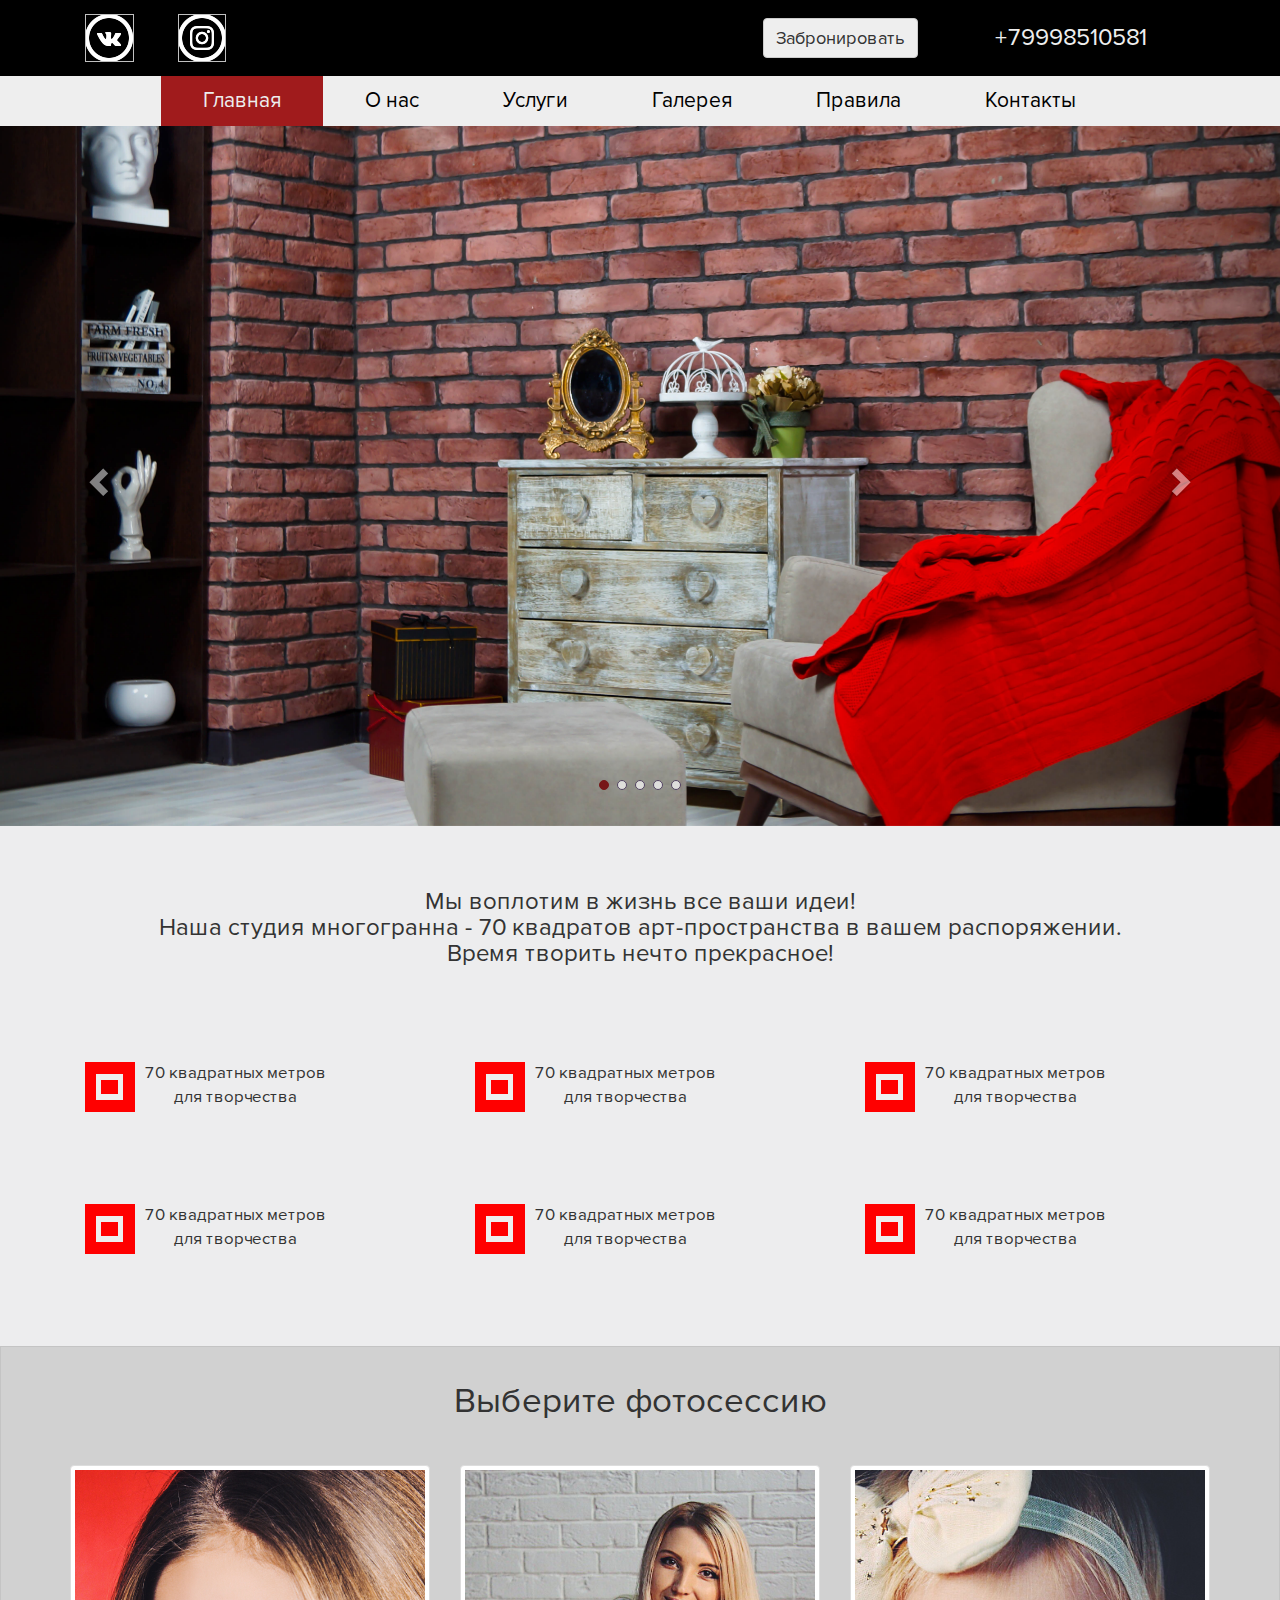
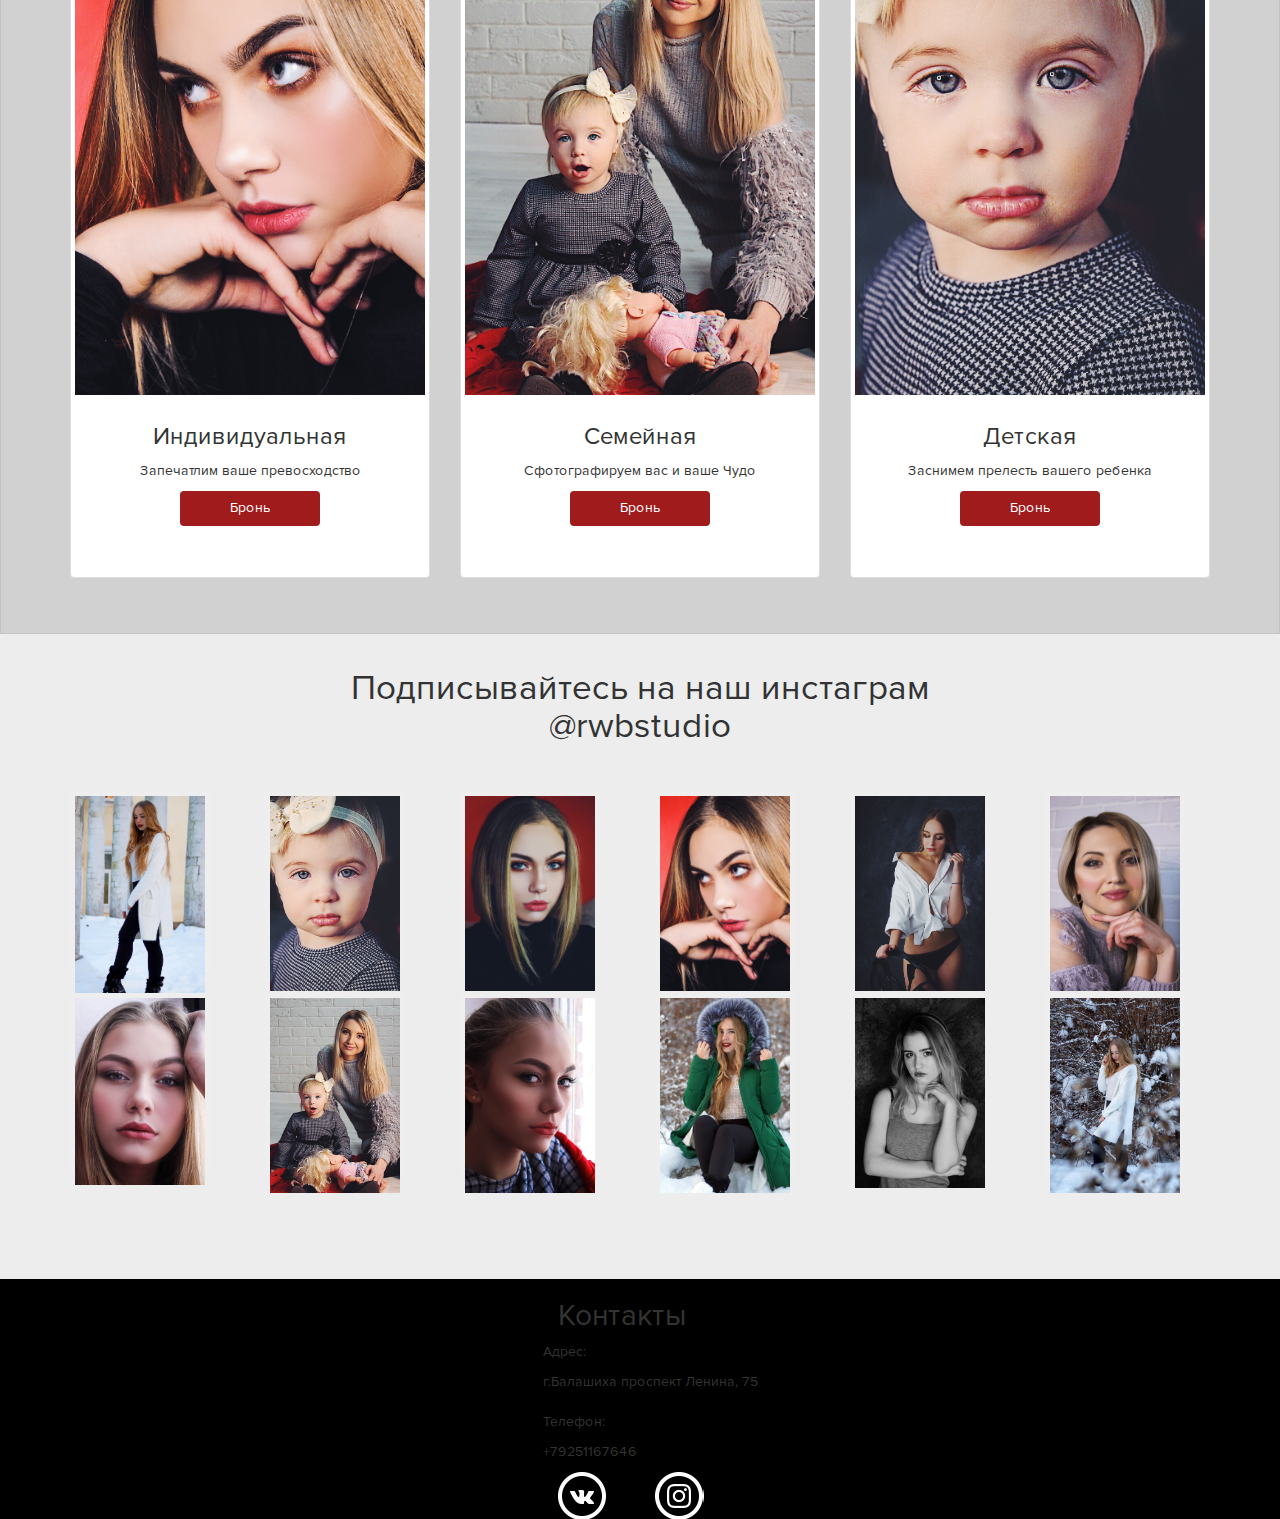
==== index.html @ 566be88f "11234" ====
<!DOCTYPE html>
<html lang="ru">
  <head>
    <meta charset="utf-8">
    <meta http-equiv="X-UA-Compatible" content="IE=edge">
    <meta name="viewport" content="width=device-width, initial-scale=1">
    <!-- The above 3 meta tags *must* come first in the head; any other head content must come *after* these tags -->
    <title>Фотостудия RWB </title>

    <!-- Bootstrap -->
    <link href="css/bootstrap.min.css" rel="stylesheet">
    <link rel="stylesheet" href="css/style.css">
    <link rel="stylesheet" href="css/carousel.css">
    <link rel="stylesheet" href="css/font-awesome.min.css">
    <script src="https://ajax.googleapis.com/ajax/libs/jquery/1.11.3/jquery.min.js"></script>
   
    <!-- HTML5 shim and Respond.js for IE8 support of HTML5 elements and media queries -->
    <!-- WARNING: Respond.js doesn't work if you view the page via file:// -->
    <!--[if lt IE 9]>
      <script src="https://oss.maxcdn.com/html5shiv/3.7.2/html5shiv.min.js"></script>
      <script src="https://oss.maxcdn.com/respond/1.4.2/respond.min.js"></script>
    <![endif]-->
  </head>
<body>
  <header>
    <div class="container visible-sm-block visible-md-block visible-lg-block c2">
      <div class="row">
        <div class=" col-sm-5 col-md-6 col-lg-6">
        <div class=" col-sm-5 col-md-2 col-lg-2 soc"> 
          <a href="https://vk.com/rwbstudio" class="soc1" target="_blank"><img class="soc1"></a>
        </div>
        <div class=" col-sm-5 col-md-2 col-lg-2 soc">
            <a href="https://www.instagram.com/rwbstudio_" class="soc2" target="_blank"><img class="soc2"></a>
        </div>
        </div>
        <div class="col-sm-5 col-md-6 col-lg-6">
          <div class="col-sm-5 col-md-6 col-lg-6 btnb">
            <a href="#bronfotoset2" data-toggle="modal" class="btn btnblock btn-default">Забронировать</a>
          </div>
          <div class=" col-sm-5 col-md-6 col-lg-6 sp1">
            <span class="tel">
            <tel> +79998510581</tel>
            </span>
          </div>
        </div>
      </div>
    </div>
  </header>
<section id="navbarsec">
    <div class="navbar navbar-default navcontain" role="navigation">
        <div class="container cont2">
            <div class="navbar-header">
                <button type="button" class="navbar-toggle" data-toggle="collapse" data-target=".navbar-collapse">
                    <span class="sr-only">Toggle navigation</span>
                    <span class="icon-bar"></span>
                    <span class="icon-bar"></span>
                    <span class="icon-bar"></span>
                </button>
                <a class="navbar-brand visible-xs-block visible-sm-block" href="#">RW&amp;B Studio</a>
                
            </div>
            <div class="navbar-collapse collapse text-center">
              <div style="display: inline-block;"><ul class="nav navbar-nav">
                <li class="limenu l12 active "><a class="liactive" href="#">Главная</a></li>
                <li class="limenu "><a class="linonactive" href="about.html">О нас</a></li>
                <li class="limenu "><a class="linonactive" href="price.html">Услуги</a></li>
                <li class="limenu "><a class="linonactive" href="gallery.html">Галерея</a></li>
                <li class="limenu "><a class="linonactive" href="rules.html">Правила </a></li>
                <li class="limenu "><a class="linonactive" href="contact.html">Контакты</a></li>
                <li class="limenu visible-xs-block " ><a class="linonactive" href="broninp.html">Бронирование</a></li>
              </ul>
            </div>
            </div><!--/.nav-collapse -->
        </div>
    </div>
  </section>
 <section id="carousel">
<div class="container carousel11 ">
        <div class="row">
      
        <div id="carousel-example-generic" class="carousel slide carousel-fade carousel-animate carousel-bg" data-interval="3500" data-ride="carousel">
        <!-- Indicators -->
        <ol class="carousel-indicators">
        <li data-target="#carousel-example-generic" data-slide-to="0" class="active"></li>
        <li data-target="#carousel-example-generic" data-slide-to="1"></li>
        <li data-target="#carousel-example-generic" data-slide-to="2"></li>
        <li data-target="#carousel-example-generic" data-slide-to="3"></li>
        <li data-target="#carousel-example-generic" data-slide-to="4"></li>
        </ol>
        <!-- Wrapper for slides -->
        <div class="carousel-inner" role="listbox">
        <div class="item active" style="background-image: url(img/carousel/1.jpg)">
        </div>
        <div class="item" style="background-image: url(img/carousel/2.jpg)">
    
        </div>
        <div class="item" style="background-image: url(img/carousel/3.jpg)">
        </div>
        <div class="item" style="background-image: url(img/carousel/4.jpg)">
        </div>
        <div class="item" style="background-image: url(img/carousel/5.jpg)">
        </div>
       
        </div>
        <!-- Controls -->
        <a class="left carousel-control" href="#carousel-example-generic" role="button" data-slide="prev">
        <span class="glyphicon glyphicon-chevron-left" aria-hidden="true"></span>
        <span class="sr-only">Назад</span>
        </a>
        <a class="right carousel-control" href="#carousel-example-generic" role="button" data-slide="next">
        <span class="glyphicon glyphicon-chevron-right" aria-hidden="true"></span>
        <span class="sr-only">Вперёд</span>
        </a>
        </div>
       
       </div>
  </div>
</section>
<section id="picsira">
  <div class="container c3">
      <div class="col-xs-12 col-sm-12 col-md-12 col-lg-12 ">
         <h3 class="t2">
           Мы воплотим в жизнь все ваши идеи!<br>
           Наша студия многогранна - 70 квадратов арт-пространства в вашем распоряжении.
           <br> Время творить нечто прекрасное!
         </h3>
     </div>
     </div>
  <div class="container c4">
    <div class="row">
      <div class="col-xs-6 col-sm-6 col-md-4 col-lg-4 pic22">
       <div class="col-xs-4 col-sm-4 col-md-2 col-lg-2"><img src="img/p1.png" alt=""></div>
       <div class="col-xs-6 col-lg-10">
          <p class="psp1" >70 квадратных метров<br> для творчества</p>
       </div>
      </div>
      <div class="col-xs-6 col-sm-6 col-md-4 col-lg-4 pic22">
        <div class="col-xs-4 col-sm-4 col-md-2 col-lg-2"><img src="img/p1.png" alt=""></div>
        <div class="col-xs-6 col-lg-10">
           <p class="psp1" >70 квадратных метров<br> для творчества</p>
        </div>
       </div>
   
       <div class="col-xs-6 col-sm-6 col-md-4 col-lg-4 pic22">
        <div class="col-xs-4 col-sm-4 col-md-2 col-lg-2"><img src="img/p1.png" alt=""></div>
        <div class="col-xs-6 col-lg-10">
           <p class="psp1" >70 квадратных метров<br> для творчества</p>
        </div>
    </div>  
    <div class="col-xs-6 col-sm-6 col-md-4 col-lg-4 pic22">
      <div class="col-xs-4 col-sm-4 col-md-2 col-lg-2"><img src="img/p1.png" alt=""></div>
      <div class="col-xs-6 col-lg-10">
         <p class="psp1" >70 квадратных метров<br> для творчества</p>
      </div>
     </div>
     <div class="col-xs-6 col-sm-6 col-md-4 col-lg-4 pic22">
      <div class="col-xs-4 col-sm-4 col-md-2 col-lg-2"><img src="img/p1.png" alt=""></div>
      <div class="col-xs-6 col-lg-10">
         <p class="psp1" >70 квадратных метров<br> для творчества</p>
      </div>
     </div>
     <div class="col-xs-6 col-sm-6 col-md-4 col-lg-4 pic22">
      <div class="col-xs-4 col-sm-4 col-md-2 col-lg-2"><img src="img/p1.png" alt=""></div>
      <div class="col-xs-6 col-lg-10">
         <p class="psp1" >70 квадратных метров<br> для творчества</p>
      </div>
     </div>
      
    </div>
  </div>
</section>
<section class="c51">
<div class="container c5">
  <div class="row">
    <div class="col-xs-12 col-sm-12 col-md-12 col-lg-12 ">
      <h3 class="t2 t4">
        Выберите фотосессию
      </h3>
  </div>
      <div class="col-xs-12 ccol-xs-3 ol-sm-13 col-md-4">
        <div class="thumbnail">
          <img class="tmbbpic" src="img/thumbnails/1.jpg" alt="...">
          <div class="caption">
            <h3>Индивидуальная</h3>
            <p>Запечатлим ваше превосходство</p>
            <p><a href="broninp.html" class="btn  btnnext" role="button">Бронь</a> </p>
          </div>
        </div>
      </div>
      <div class="col-xs-12 ccol-xs-3 ol-sm-13 col-md-4">
        <div class="thumbnail">
          <img class="tmbbpic" src="img/thumbnails/2.jpg" alt="...">
          <div class="caption">
            <h3>Семейная</h3>
            <p>Сфотографируем вас и ваше Чудо</p>
            <p><a href="broninp.html" class="btn  btnnext" role="button">Бронь</a> </p>
          </div>
        </div>
      </div>
      <div class="col-xs-12 ccol-xs-3 ol-sm-13 col-md-4">
        <div class="thumbnail">
          <img class="tmbbpic" src="img/thumbnails/3.jpg" alt="...">
          <div class="caption">
            <h3>Детская</h3>
            <p>Заснимем прелесть вашего ребенка</p>
            <p><a href="broninp.html" class="btn btnnext " role="button">Бронь</a> </p>
          </div>
        </div>
      </div>
    
  </div>
</div>
</div>
</section>
<section class="c6">
 <div class="container c6">
          <div class="row">
            <div class="col-xs-12 col-sm-12 col-md-12 col-lg-12 ">
              <h3 class="t2 t4">
                Подписывайтесь на наш инстаграм<br>
        
                @rwbstudio
              </h3>
          </div>
          </div>
          <div class="row">
            <div class="col-xs-6 col-sm-3 col-md-2 col-lg-2 tmbinst"> 
              <a href="#" class="thumbnail tmbpic">
                 <img src="img/inst/20.jpg" class="tmbpic" alt="...">
              </a>
            </div>
            <div class="col-xs-6 col-sm-3 col-md-2 col-lg-2 tmbinst"> 
              <a href="#" class="thumbnail tmbpic">
                 <img src="img/inst/2.jpg" class="tmbpic" alt="...">
              </a>
            </div>
            <div class="col-xs-6 col-sm-3 col-md-2 col-lg-2 tmbinst"> 
              <a href="#" class="thumbnail tmbpic">
                 <img src="img/inst/3.jpg" class="tmbpic" alt="...">
              </a>
            </div>
            <div class="col-xs-6 col-sm-3 col-md-2 col-lg-2 tmbinst"> 
              <a href="#" class="thumbnail tmbpic">
                 <img src="img/inst/4.jpg" class="tmbpic" alt="...">
              </a>
            </div>
            <div class="col-xs-6 col-sm-3 col-md-2 col-lg-2 tmbinst"> 
              <a href="#" class="thumbnail tmbpic">
                 <img src="img/inst/5.jpg" class="tmbpic" alt="...">
              </a>
            </div>
            <div class="col-xs-6 col-sm-3 col-md-2 col-lg-2 tmbinst"> 
              <a href="#" class="thumbnail tmbpic">
                 <img src="img/inst/6.jpg" class="tmbpic" alt="...">
              </a>
            </div>
            <div class="col-xs-6 col-sm-3 col-md-2 col-lg-2 tmbinst"> 
              <a href="#" class="thumbnail tmbpic">
                 <img src="img/inst/7.jpg" class="tmbpic" alt="...">
              </a>
            </div>
            <div class="col-xs-6 col-sm-3 col-md-2 col-lg-2 tmbinst"> 
              <a href="#" class="thumbnail tmbpic">
                 <img src="img/inst/8.jpg" class="tmbpic" alt="...">
              </a>
            </div>
            <div class="col-xs-6 col-sm-3 col-md-2 col-lg-2 tmbinst"> 
              <a href="#" class="thumbnail tmbpic">
                 <img src="img/inst/9.jpg" class="tmbpic" alt="...">
              </a>
            </div>
            <div class="col-xs-6 col-sm-3 col-md-2 col-lg-2 tmbinst"> 
              <a href="#" class="thumbnail tmbpic">
                 <img src="img/inst/18.jpg" class="tmbpic11" alt="...">
              </a>
            </div>
            <div class="col-xs-6 col-sm-3 col-md-2 col-lg-2 tmbinst"> 
              <a href="#" class="thumbnail tmbpic">
                 <img src="img/inst/22.jpg" class="tmbpic" alt="...">
              </a>
            </div>
            <div class="col-xs-6 col-sm-3 col-md-2 col-lg-2 tmbinst"> 
              <a href="#" class="thumbnail tmbpic">
                 <img src="img/inst/19.jpg" class="tmbpic" alt="...">
              </a>
            </div>
          </div>
        </div>
</section>

    <footer id="contacts">
      <div class="container">
        <div class="row">
          <div class="visible-lg-block col-md-6  col-lg-3 ">
            <div class="map">
              <script type="text/javascript" charset="utf-8" async src="https://api-maps.yandex.ru/services/constructor/1.0/js/?um=constructor%3A95cb774acaa07b87daca3c2b987b6bc18190b9eaf42b5931bdc3170cc60e4e5a&amp;width=450&amp;height=400&amp;lang=ru_RU&amp;scroll=true"></script>
              
            </div>
          </div>
          <div class=" visible-md-block  col-md-2">
              <div class="map">
                  <script type="text/javascript" charset="utf-8" async src="https://api-maps.yandex.ru/services/constructor/1.0/js/?um=constructor%3A95cb774acaa07b87daca3c2b987b6bc18190b9eaf42b5931bdc3170cc60e4e5a&amp;width=350&amp;height=300&amp;lang=ru_RU&amp;scroll=true"></script>
                
              </div>
            </div>
          <div class="col-xs-3 col-sm-3 col-md-6 col-lg-6 col-md-offset-6  col-lg-offset-2">
            <h2>Контакты</h2>
          <div class="row">
              <address>
              <p id="address">
                Адрес:
              </p>
              <p id="world">г.Балашиха проспект Ленина, 75</p>
            </address>
          </div>
        <div class="row">
            <div class="phone_footer">
              <p id="phone_footer">
                Телефон:	
              </p>
              <p id="number">+79251167646</p>
        </div>
            </div>
            <div class="row">	
              <div class=" col-sm-5 col-md-2 col-lg-2"> 
                <span class="soc1"><a href="https://vk.com/rwbstudio"></a></span>
              </div>
              <div class=" col-sm-5 col-md-2 col-lg-2">
                  <span class="soc2"><a href="https://www.instagram.com/rwbstudio_"></a></span>
              
              </div>
            </div>
          </div>
        </div>
      </footer>

      <!-- Modal -->
      
      <div class="modal fade text-center" id="bronfotoset2">
          <div class="modal-dialog">
            <div class="modal-content">
              <div class="modal-header">
                <button type="button" class="close" data-dismiss="modal" aria-hidden="true">&times;</button>
                <h4 class="modal-title">Извините</h4>
              </div>
              <div class="modal-body">
                <h2>
                  Упс...
                </h2>
                <h3>
                  Система бронирования пока еще не готова.
                  Бронируйте по телефону +79998510581
                </h3>
              </div>
              <div class="modal-footer">
    
              </div>
            </div><!-- /.modal-content -->
          </div><!-- /.modal-dialog -->
        </div><!-- /.modal -->
        <script>
          // После загрузки DOM-дерева (страницы)
          $(function() {     
            //при нажатии на ссылку, содержащую Thumbnail
            $('a.thumbnail').click(function(e) {
              //отменить стандартное действие браузера
              e.preventDefault();
             
            });
          });
          </script>
       


    <!-- Modal -->
    <!-- jQuery (necessary for Bootstrap's JavaScript plugins) -->
    <script src="https://ajax.googleapis.com/ajax/libs/jquery/1.11.3/jquery.min.js"></script>
    <!-- Include all compiled plugins (below), or include individual files as needed -->
    <script src="js/bootstrap.min.js"></script>
    <script src="js/jquery.nicescroll.min.js"></script>
    <script src="js/wow.min.js"></script>
    
    <script>
      new WOW().init();
    </script>
  </body>
</html>
---- css/style.css ----
@font-face {
    font-family: proxima; /* font name */
    src: url(../fonts/proximanovaregular.ttf); /* source */
} 
/* style */
body{
  background-color: #ededee;
    font-family: proxima;
} 

 .navbar{
   padding: 0em !important;
   margin: 0em !important;
    background-color:#eeeeee;
    border-radius:0em !important; 
    border:0em;
    z-index: 999;
}

.navbar-collapse{
    margin: 0em !important;
    padding: 0em !important;
}

.nav li{
    color: #000000 !important;
    text-decoration: none;
    font-size: 1.5em;
    text-align: center;
    border: none;
    background-color: #eeeeee; 
  
	
}

.liactive{
    background-color: #a01b1c !important;  
    color: #eeeeee !important;
    padding-left: 2em !important;
    padding-right: 2em !important;
}

.linonactive{
    color:#000000 !important;
    padding-left: 2em !important;
    padding-right: 2em !important;
}

.limenu{
    padding-left: 0em;
    padding-right: 0em;
} 

.l12{
    background-color:   #eeeeee !important;
}

 .nav li:hover{
    color: #ffffff !important;
    background: #a01b1c !important;
    -moz-transition: all 0.2s 0.02s ease;
	-o-transition: all 0.2s 0.02s ease;
 	-webkit-transition: all 0.2s 0.02s ease;
}
.txth3{
    display: inline;
}

header{
    background-color: #000000;
}
header span{
    margin-top: 1em;
    margin-bottom: 1em;
}
.soc1{
    background: url(../img/vk1.png);
    display: block;
    width: 3.48em;
    height: 3.4em;
    position: center;
    z-index: 0;
}


.soc2{
    background: url(../img/inst.png);
    display: block;
    width: 3.48em;
    height: 3.4em;
    z-index: 0;
}
.t1{
    margin-top: 0em;
    text-align: center;
    padding: 0em;
}
.t2{
    margin-top: 0em;
    text-align: center;
    font-weight: 100; 
}
.zagzag{
    padding: 0em !important;
}
.sp1{
    float: right;
    text-align: center;
    font-size: 1.7em;
    padding-top: 0.9em;
    color: #eeeeee;

}
.btnblock{
    font-size: 1.3em;
background-color:#eeeeee;
float: right;
}

.btnb{
    padding-left: 0.5em;
    padding-top: 1.3em;
}
.navbar-toggle{
    color: #fff !important;
    background-color: #000000 !important;
    border-color: #eeeeee !important;

}
.navbar-header{
    color: #eeeeee;
    background-color: #000000;
    z-index: 999;
    
}
.navbar{
    margin-bottom:0em !important; 
}

.icon-bar{
    color: #eeeeee;
}
.p1{
    background-image: url(../img/p1.png);
}
.pdescr1{
    margin-left: 0em !important;

}
.pdescr{
    margin-top:1em; 
    margin-left: 0.7em;
    font-weight: bold;
}
.radiocheckfoto1{
    font-size: 1.2em !important;
    background-color: #eeeeee;
    border-color:#dddddd;
    color: #000000;
    width: 12.6em;
    height: 2.2em;

    
}
.radiocheckfoto2{
    font-size: 1.2em !important;
    background-color: #eeeeee;
    border-color:#eeeeee;
    color: #000000;
    width: 12.6em;
    height: 2.2em;

    
}
.radiocheckfoto{
    text-align: center !important;
}
.btnfs{
    margin-left: 0.7em !important;
}
.active{
    
        background-color: #771718 !important;
        border-color:#771718 !important;
        color:#eeeeee !important ;
        
}

.descrpacket1,.descrpacket2,.descrpacket3,.descrpacket4,.checkdescr1{
    margin-left: 1em !important;
    margin-top: 1em !important;
    margin-bottom:1em !important;
}
.fotoset11 p{
    margin-left: 0.7em;
    margin-top: 1em;
    margin-bottom:1em ;
}
.checksum{
    float: left;

}
.checksum1,.checksum2,.checksum3,.checksum4,.checksum5,.checksum6{
    color: #a01b1c;
    float: left;
    margin-left: 1em;
}
.btnnext{
    width: 10em;
    height: 2.5em;
    background-color: #a01b1c;
    color:#fff;
    margin-bottom: 2em;
}

.checksumop{
    float: left !important;
}
.dpnn{
    display: none;
}
.psp1{
    text-align: center;
  
    float: left;
    font-size: 1.2em;
}
.navbrand2{
    background-color: #eeeeee;
    color: #000 !important;
    padding: 0em;
    padding-top:0.3em; 
    text-shadow: 2px 2px 0px rgba(0,0,0,0.2);
}
#span1{
    color: #a01b1c;
}
#contacts{
    background-color: #000000;
}
.c3{
    margin-top: 4em;
    margin-bottom: 2em;
}
.c4{
    margin-bottom: 4em;
}
.pic22{
    margin-top: 4em;
    margin-bottom: 2em;
}
.soc{
    margin-top: 1em;
    margin-bottom: 1em;
}
.map{
    margin-top: 2em;
    margin-bottom: 2em;
}
.dtm1{
    margin-left: 15em !important;
}
.c5{
    text-align: center;
}
.c51{
    background-color: #d1d1d1;
    border-right: 1px solid #353535;
    border: 1px solid #c4c4c4;
    padding-bottom: 2.5em;

}
.tmbpic{
    background-color: #eeeeee !important;
    border-color: #eeeeee !important;
    border-radius:0em !important; 
    width: 10em;
    height: 13em;

}

.t4{
    padding-bottom: 1em;
    padding-top: 1em;
    font-size:2.5em; 
}
.c6{
   padding-bottom: 3em; 
}
.cont2{
    height: 2em;
}

/* hover effects */
tel:hover{
    color:#a01b1c;
}
.btnblock:hover{
    background-color:#a01b1c;
    border-color: #a01b1c;
    color: #eeeeee;
}
.soc2:hover{
    background: url(../img/inst2.png);
    z-index: 1;
}
.soc1:hover{
    background: url(../img/vk2.png);
    z-index: 1;
}
.linonactive:hover{
    color:#eeeeee !important;
    background-color:#a01b1c !important;
    border-color: #a01b1c !important;
}
.liactive:hover{
    background-color:   #eeeeee !important;
    color:#000000 !important;

}
.radiocheckfoto1:hover{
    background-color: #a01b1c !important;
    border-color:#a01b1c !important;
    color:#eeeeee !important ;
    
}
.radiocheckfoto2:hover{
    background-color: #a01b1c !important;
    border-color:#a01b1c !important;
    color:#eeeeee !important ;
    
}
.btnnext:hover{
    background-color:#eeeeee;
    border-color: #000;
    color: #000;
}
.navbrand2:hover{
    background-color: #eeeeee !important;
    
}
---- css/carousel.css ----
.carousel-animate .carousel-indicators > li {
    margin: 0 2px;
    background-color: rgb(255, 255, 255);
    border-color: rgb(58,36,83);
    opacity: 0.7;
   }
   .carousel-animate .carousel-indicators > li.active {
    width: 10px;
    height: 10px;
    opacity: 1;
   }

   .carousel-fade .carousel-inner .item {
    transition-property: opacity;
   }
   .carousel-fade .carousel-inner .item,
   .carousel-fade .carousel-inner .active.left,
   .carousel-fade .carousel-inner .active.right {
    opacity: 0;
   }
   .carousel-fade .carousel-inner .active,
   .carousel-fade .carousel-inner .next.left,
   .carousel-fade .carousel-inner .prev.right {
    opacity: 1;
   }
   .carousel-fade .carousel-inner .next,
   .carousel-fade .carousel-inner .prev,
   .carousel-fade .carousel-inner .active.left,
   .carousel-fade .carousel-inner .active.right {
    left: 0;
    transform: translate3d(0, 0, 0);
   }
   .carousel-bg .carousel-inner .item {
    background-color: darkslategrey;
    background-size: cover;
    background-position: center;
    min-height: 700px;
   }
   .carousel11{
       padding-bottom: 0.5em;
       margin-top: 0em;
       width: 100%;
   }
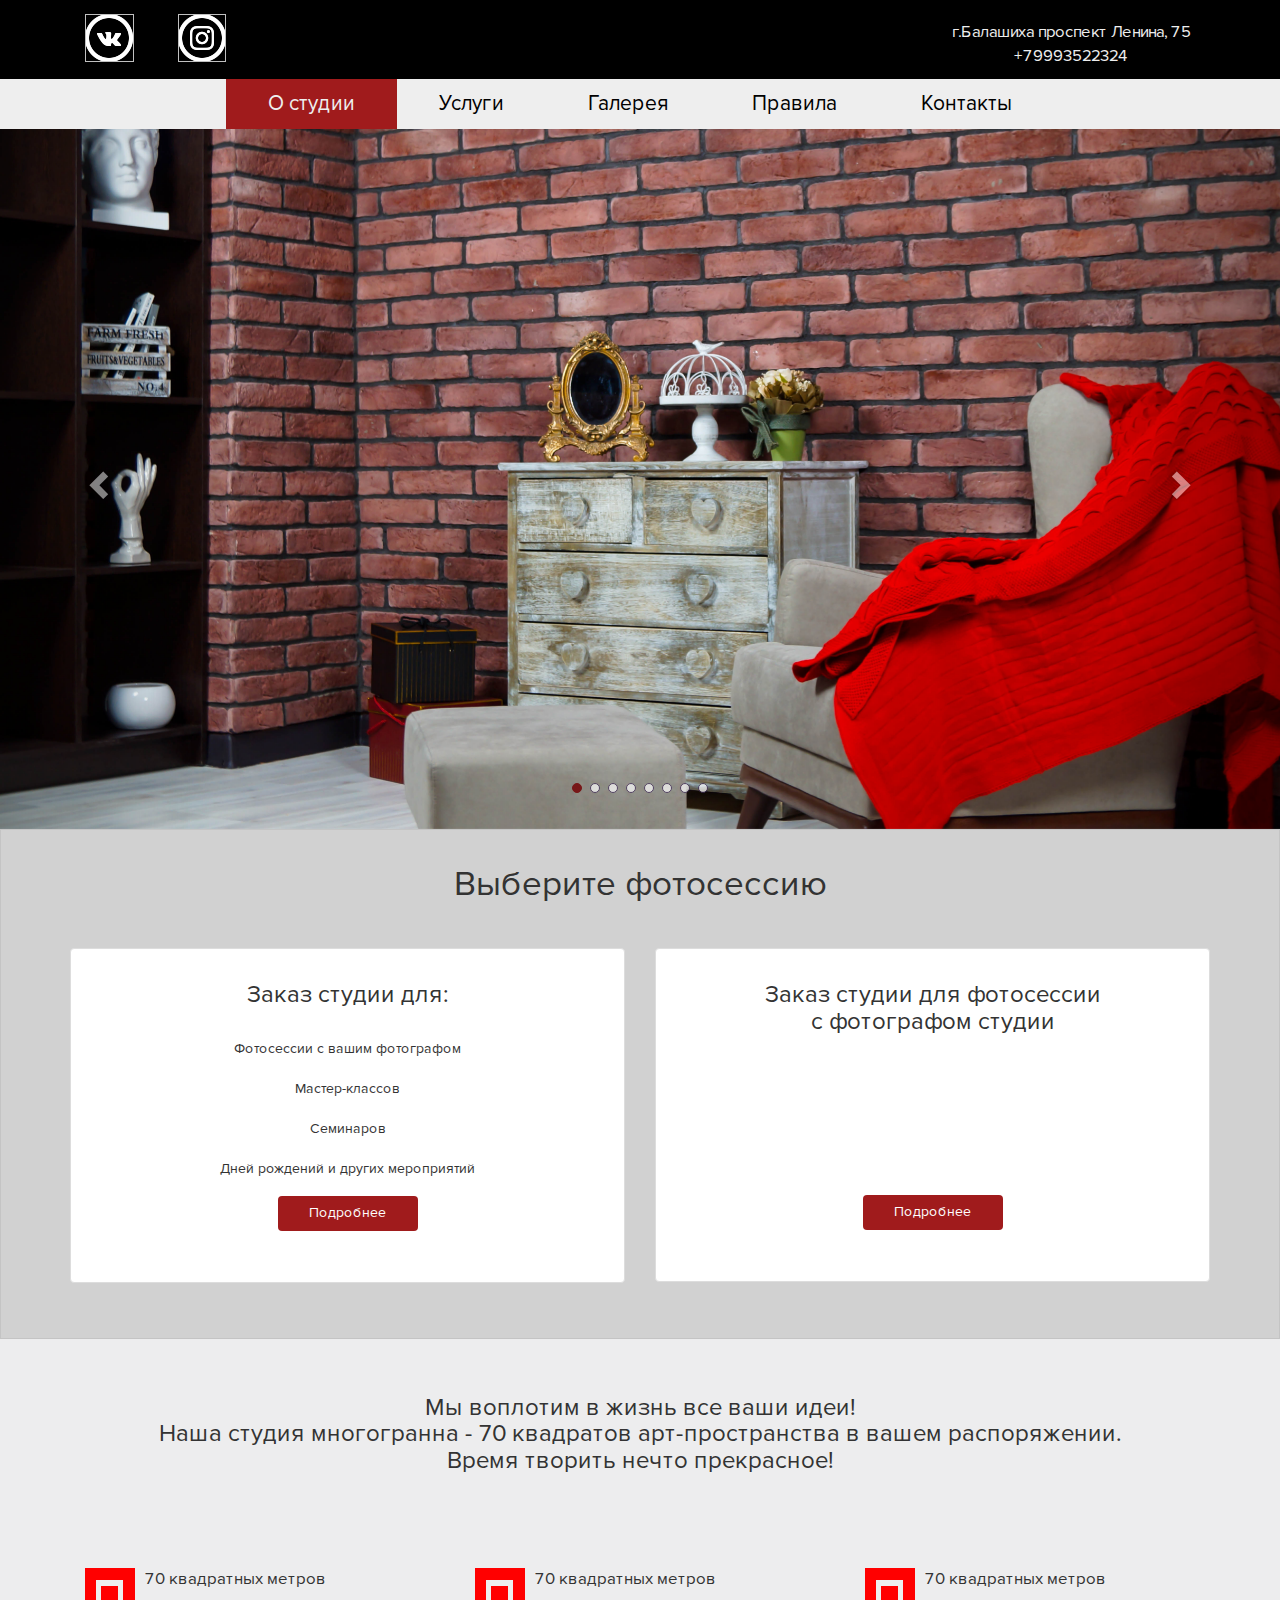
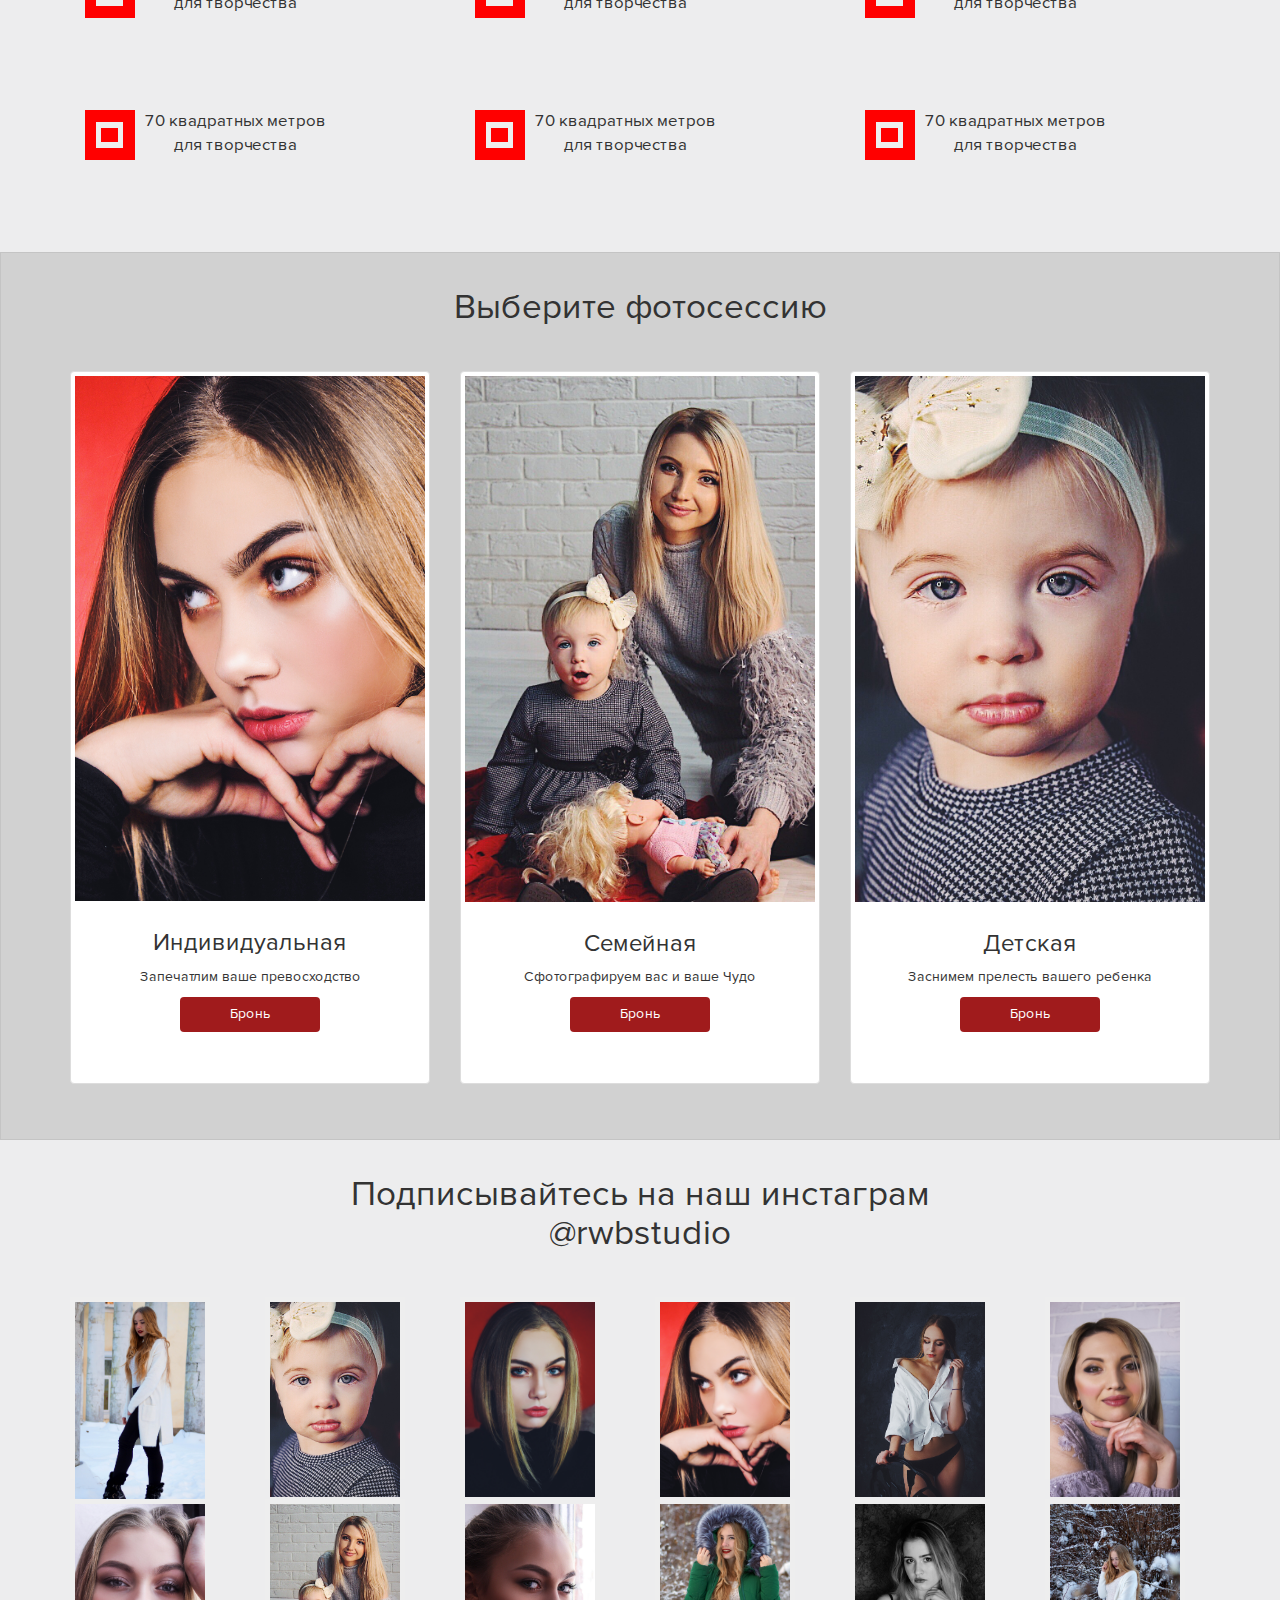
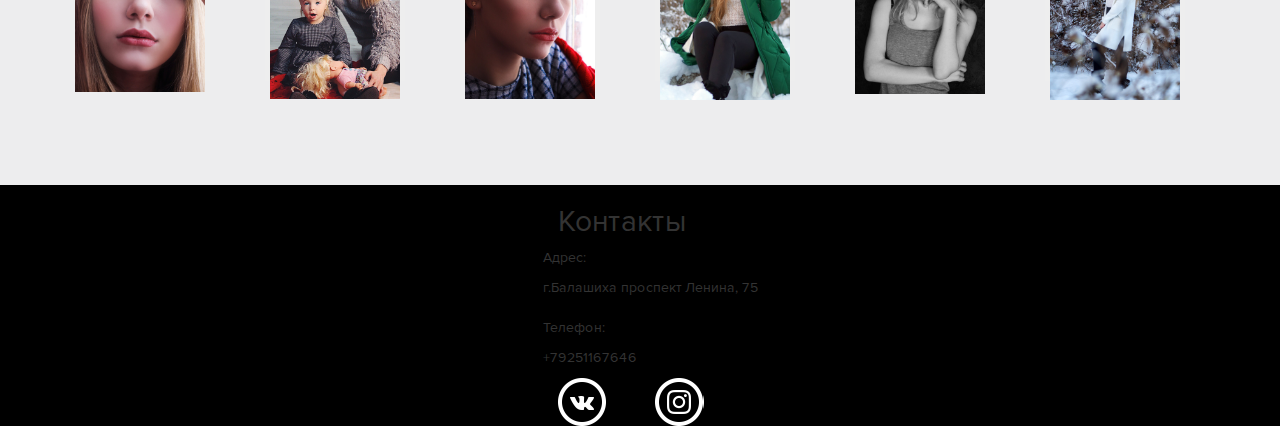
==== commit b3c5538e: "12.04" ====
--- a/index.html
+++ b/index.html
@@ -34,12 +34,14 @@
         </div>
         </div>
         <div class="col-sm-5 col-md-6 col-lg-6">
-          <div class="col-sm-5 col-md-6 col-lg-6 btnb">
-            <a href="#bronfotoset2" data-toggle="modal" class="btn btnblock btn-default">Забронировать</a>
-          </div>
+    
           <div class=" col-sm-5 col-md-6 col-lg-6 sp1">
             <span class="tel">
-            <tel> +79998510581</tel>
+             
+              <p> г.Балашиха проспект Ленина, 75<br>
+              +79993522324
+              </p>
+              
             </span>
           </div>
         </div>
@@ -61,8 +63,7 @@
             </div>
             <div class="navbar-collapse collapse text-center">
               <div style="display: inline-block;"><ul class="nav navbar-nav">
-                <li class="limenu l12 active "><a class="liactive" href="#">Главная</a></li>
-                <li class="limenu "><a class="linonactive" href="about.html">О нас</a></li>
+                <li class="limenu l12 active "><a class="liactive" href="index.html">О студии</a></li>
                 <li class="limenu "><a class="linonactive" href="price.html">Услуги</a></li>
                 <li class="limenu "><a class="linonactive" href="gallery.html">Галерея</a></li>
                 <li class="limenu "><a class="linonactive" href="rules.html">Правила </a></li>
@@ -86,6 +87,9 @@
         <li data-target="#carousel-example-generic" data-slide-to="2"></li>
         <li data-target="#carousel-example-generic" data-slide-to="3"></li>
         <li data-target="#carousel-example-generic" data-slide-to="4"></li>
+        <li data-target="#carousel-example-generic" data-slide-to="5"></li>
+        <li data-target="#carousel-example-generic" data-slide-to="6"></li>
+        <li data-target="#carousel-example-generic" data-slide-to="7"></li>
         </ol>
         <!-- Wrapper for slides -->
         <div class="carousel-inner" role="listbox">
@@ -100,6 +104,13 @@
         </div>
         <div class="item" style="background-image: url(img/carousel/5.jpg)">
         </div>
+        <div class="item" style="background-image: url(img/carousel/6.jpg)">
+        </div>
+        <div class="item" style="background-image: url(img/carousel/7.jpg)">
+        </div>
+        <div class="item" style="background-image: url(img/carousel/8.jpg)">
+        </div>
+       
        
         </div>
         <!-- Controls -->
@@ -114,6 +125,50 @@
         </div>
        
        </div>
+  </div>
+</section>
+<section class="c51">
+  <div class="container c5">
+    <div class="row">
+      <div class="col-xs-12 col-sm-12 col-md-12 col-lg-12 ">
+        <h3 class="t2 t4">
+          Выберите фотосессию
+        </h3>
+    </div>
+        <div class="col-xs-12 ccol-xs-3 ol-sm-13 col-md-6">
+          <div class="thumbnail">
+            
+            <div class="caption">
+              <h3>Заказ студии для:</h3>
+              <p><br>Фотосессии с вашим фотографом<br>
+                <br>Мастер-классов<br>
+                <br>Семинаров<br>
+                <br>Дней рождений и других мероприятий<br>
+              
+              
+              </p>
+              <p><a  href="#aboutthumbnails1" data-toggle="modal" class="btn  btnnext bt1" role="button">Подробнее</a> </p>
+            </div>
+          </div>
+        </div>
+        <div class="col-xs-12 ccol-xs-3 ol-sm-13 col-md-6">
+          <div class="thumbnail">
+          
+            <div class="caption">
+              <h3>Заказ студии для фотосессии<br> с фотографом студии</h3>
+              <p><br>
+              <br>
+              <br>
+              <br>
+              <br>
+              <br>
+              <br></p>
+              <p><a  href="#aboutthumbnails2" data-toggle="modal" class="btn  btnnext " role="button">Подробнее</a> </p>
+            </div>
+          </div>
+        </div>
+    </div>
+  </div>
   </div>
 </section>
 <section id="picsira">
@@ -351,6 +406,84 @@
                   Система бронирования пока еще не готова.
                   Бронируйте по телефону +79998510581
                 </h3>
+              </div>
+              <div class="modal-footer">
+    
+              </div>
+            </div><!-- /.modal-content -->
+          </div><!-- /.modal-dialog -->
+        </div><!-- /.modal -->
+        <div class="modal fade text-center" id="aboutthumbnails1">
+          <div class="modal-dialog">
+            <div class="modal-content">
+              <div class="modal-header">
+                <button type="button" class="close" data-dismiss="modal" aria-hidden="true">&times;</button>
+                <h4 class="modal-title">Заказ студии</h4>
+              </div>
+              <div class="modal-body">
+                <h2>
+                  Для фотосессий
+                </h2>
+                <p>
+                  Один час аренды 900 рублей. При бронировании от двух часов 800
+                  рублей/час.<br>
+                  Аренда гримерного места входит в стоимость аренды зала. <br>
+                  Если гримерное место необходимо за час до съемки, <br>то стоимость его
+                  аренды составляет 300 рублей/час.
+                </p>
+                <h2>
+                  Для мероприятий
+                </h2>
+                <p>
+                  Стоимость аренды студии для проведения дней рождений,<br> мастер-
+                  классов, семинаров 1500 рублей/час.<br> Минимальное время аренды-
+                  3 часа.
+                </p>
+              </div>
+              <div class="modal-footer">
+    
+              </div>
+            </div><!-- /.modal-content -->
+          </div><!-- /.modal-dialog -->
+        </div><!-- /.modal -->
+        <div class="modal fade text-center" id="aboutthumbnails2">
+          <div class="modal-dialog">
+            <div class="modal-content">
+              <div class="modal-header">
+                <button type="button" class="close" data-dismiss="modal" aria-hidden="true">&times;</button>
+                <h4 class="modal-title">Заказ студии</h4>
+              </div>
+              <div class="modal-body">
+                <h2>
+                  Стоимость фотосессии семейной, детской, индивидуальной:
+                </h2>
+                <p>
+                  На двух локациях 3500 рублей.
+                  На четырех локациях 4500 рублей.
+                </p>
+                <h2>
+                  В стоимость фотосессии входит:
+                </h2>
+                <p>
+                  <ul>
+                    <li>Услуги фотографа</li>
+                    <li>Рекомендации по подбору образа и фотопозированию</li>
+                    <li>Аренда студии 
+                      <ul>
+                      <li>при съемке на двух локациях 1 час</li>
+                      <li>при съемке на четырех локациях 2 часа</li>
+                    </ul></li>
+                    <li>Цветокоррекция всех сделанных снимков</li>
+                    <li>Ретушь 10 удачных фотографий</li>
+                    <li>Предоставление всех исходных снимков на DVD- диске</li>
+                  </ul>
+                  
+                </p>
+                <h3>
+                    Дополнительно можно заказать визажиста.<br>
+                  </h3>
+                   <p>Стоимость макияжа для фотосъемки 1000 рублей</p>
+                
               </div>
               <div class="modal-footer">
     
--- a/css/style.css
+++ b/css/style.css
@@ -290,7 +290,16 @@
 .cont2{
     height: 2em;
 }
-
+.bt1{
+    margin-top: 0.5em;
+}
+.tel{
+    font-size: 0.7em;
+}
+.imglogo{
+    width: 3em;
+    height: 2em;
+}
 /* hover effects */
 tel:hover{
     color:#a01b1c;
--- a/css/carousel.css
+++ b/css/carousel.css
@@ -37,7 +37,6 @@
     min-height: 700px;
    }
    .carousel11{
-       padding-bottom: 0.5em;
        margin-top: 0em;
        width: 100%;
    }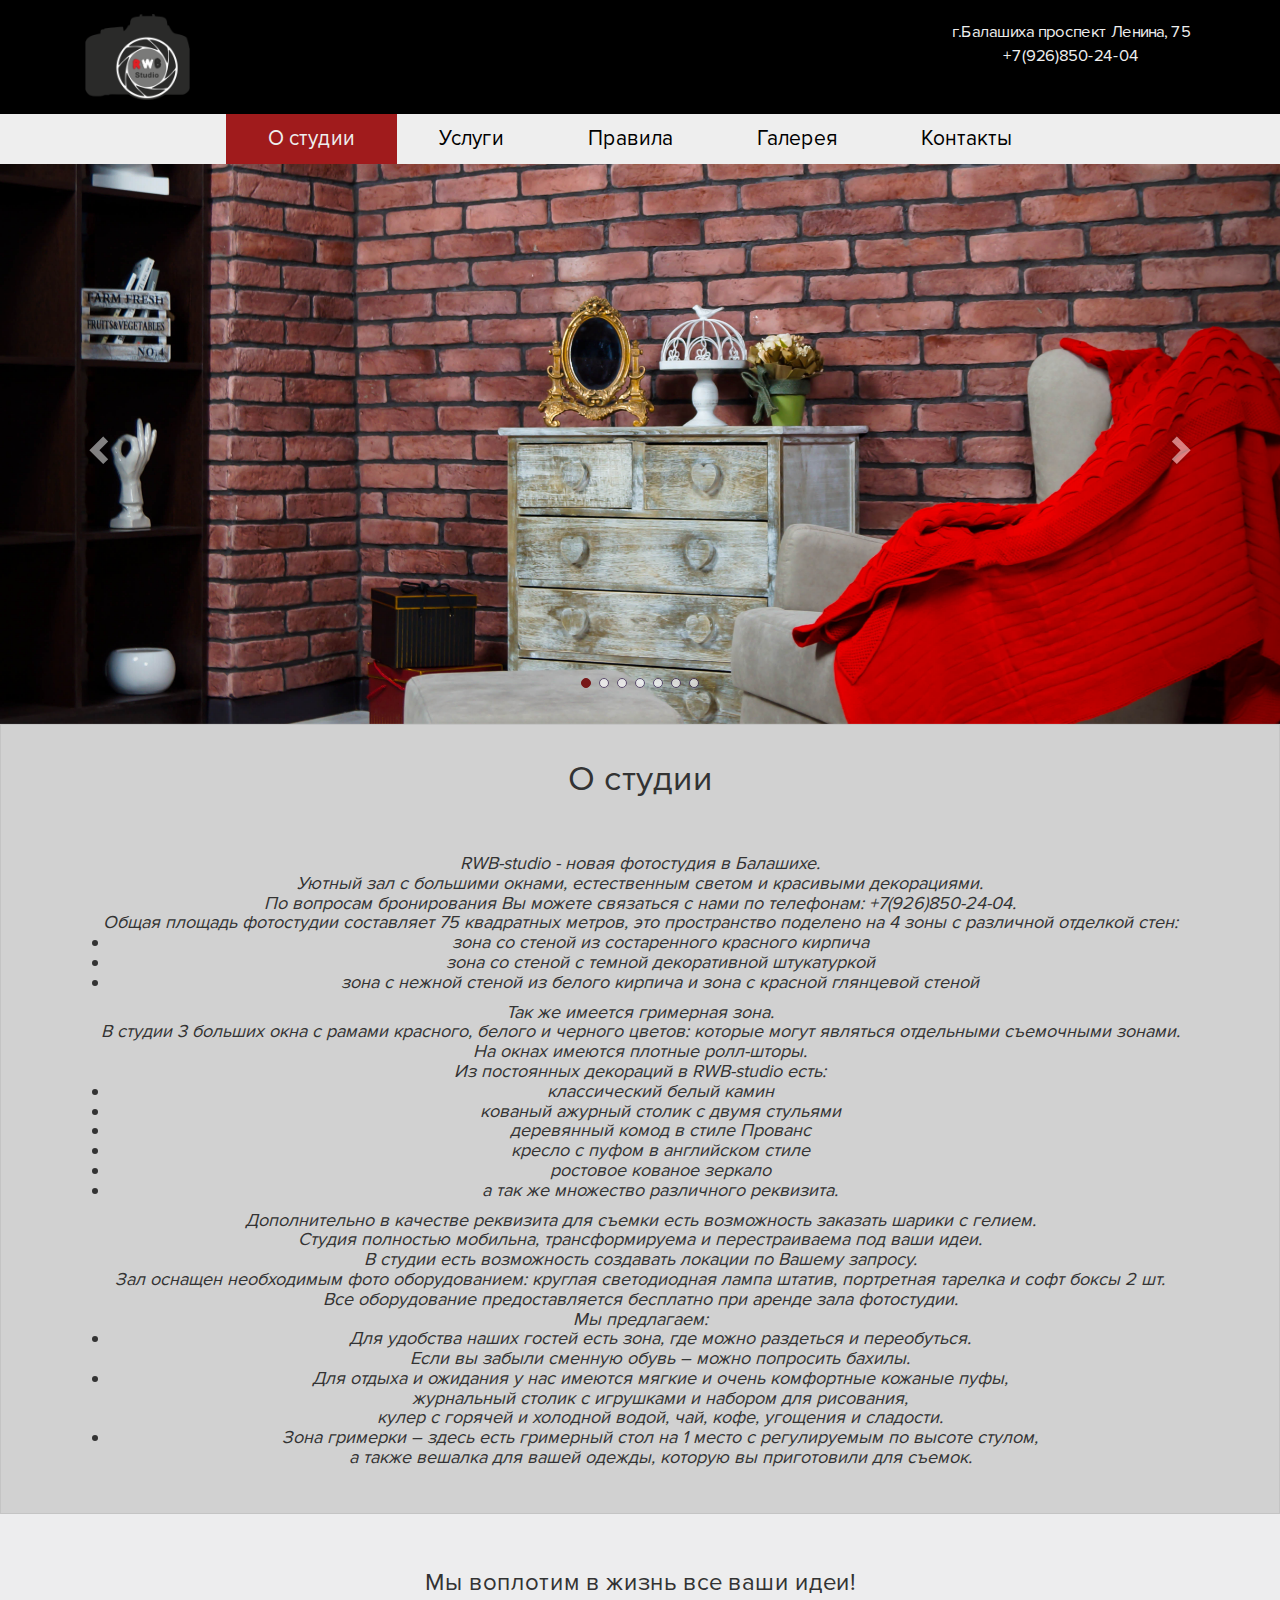
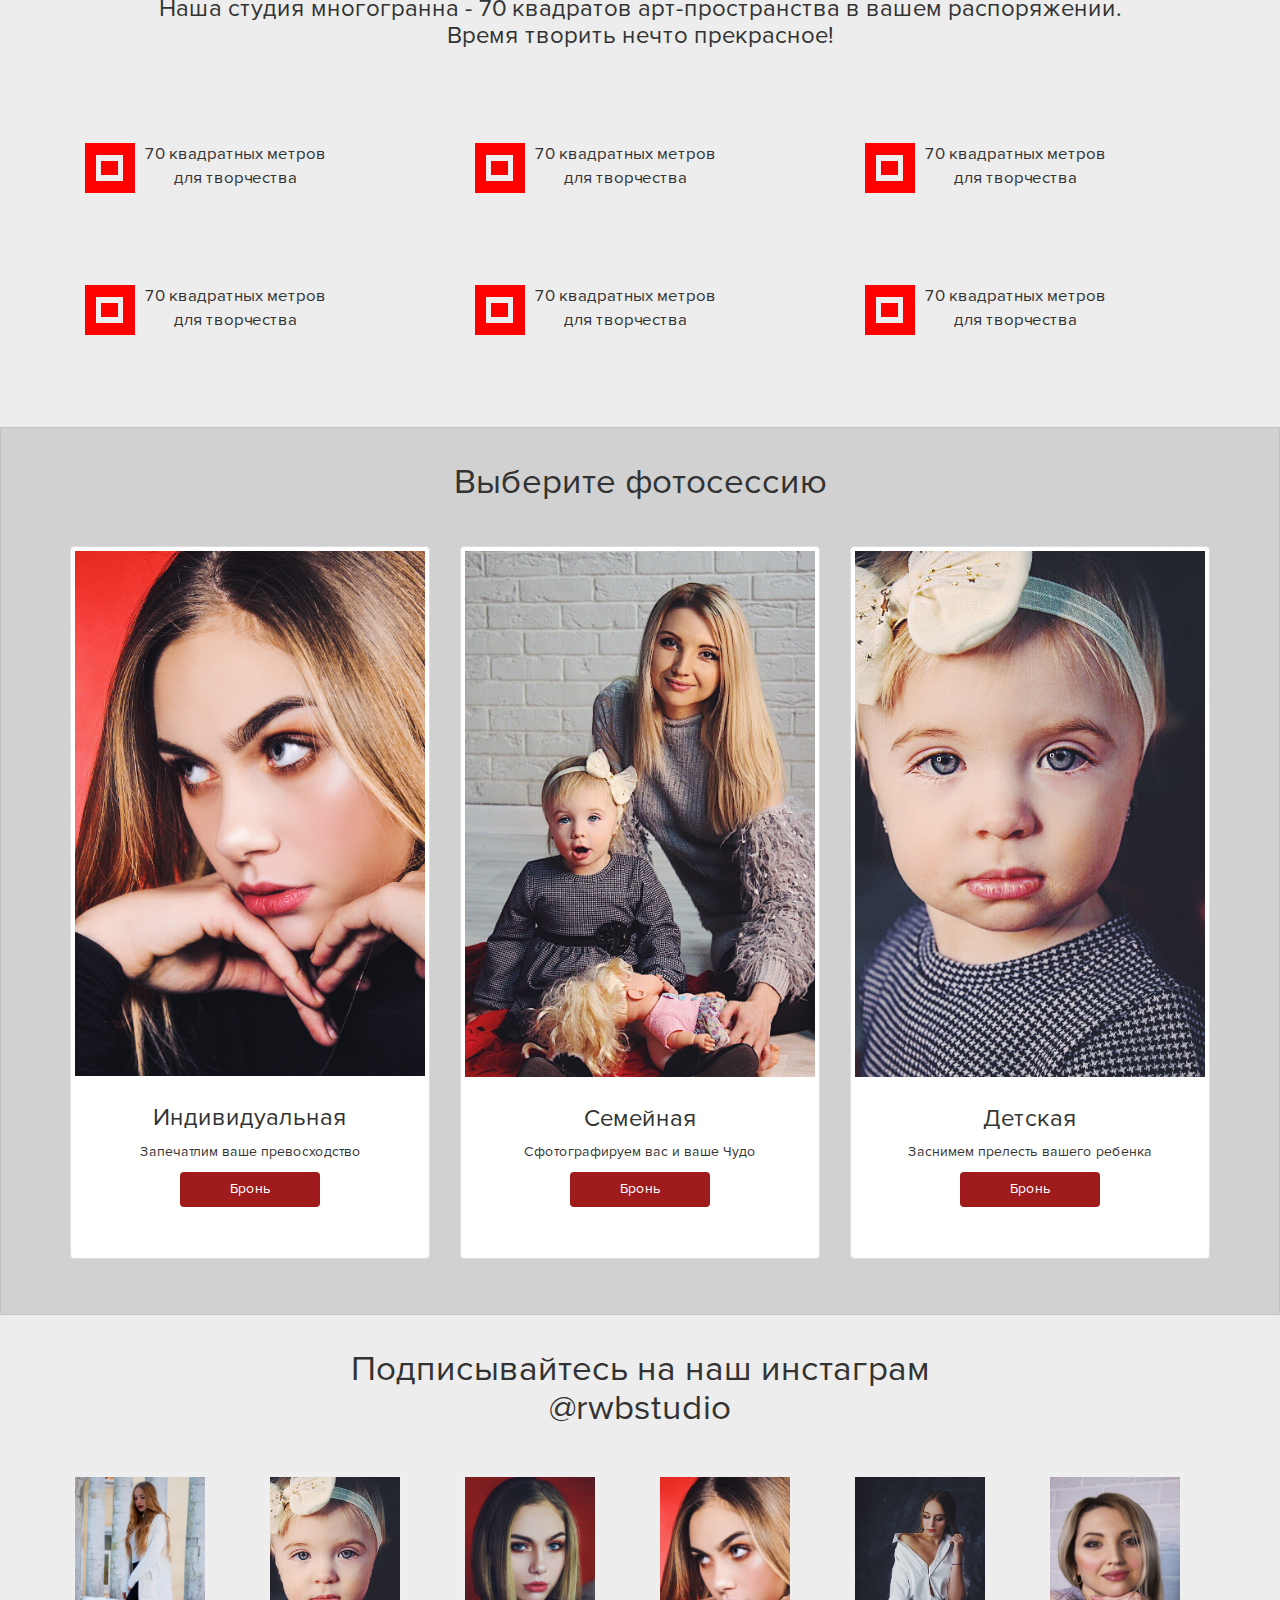
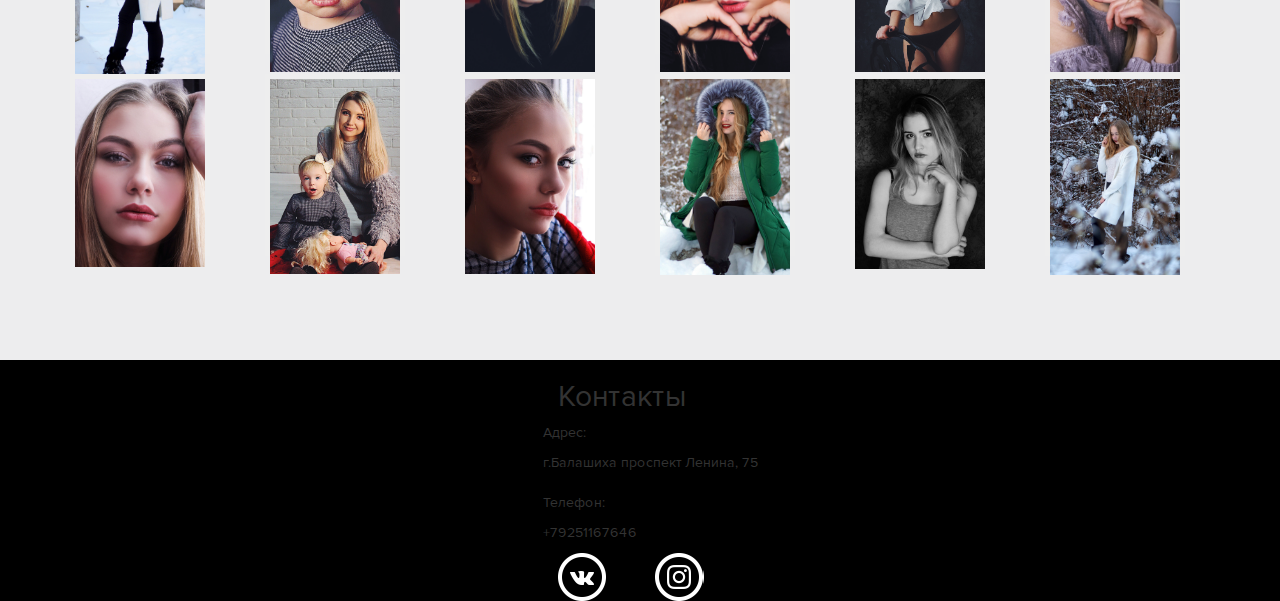
==== commit b54ba287: "13.04" ====
--- a/index.html
+++ b/index.html
@@ -9,6 +9,7 @@
 
     <!-- Bootstrap -->
     <link href="css/bootstrap.min.css" rel="stylesheet">
+    <link rel="stylesheet" href="css/mediaquery.css">
     <link rel="stylesheet" href="css/style.css">
     <link rel="stylesheet" href="css/carousel.css">
     <link rel="stylesheet" href="css/font-awesome.min.css">
@@ -26,12 +27,10 @@
     <div class="container visible-sm-block visible-md-block visible-lg-block c2">
       <div class="row">
         <div class=" col-sm-5 col-md-6 col-lg-6">
-        <div class=" col-sm-5 col-md-2 col-lg-2 soc"> 
-          <a href="https://vk.com/rwbstudio" class="soc1" target="_blank"><img class="soc1"></a>
-        </div>
-        <div class=" col-sm-5 col-md-2 col-lg-2 soc">
-            <a href="https://www.instagram.com/rwbstudio_" class="soc2" target="_blank"><img class="soc2"></a>
-        </div>
+        <div class=" col-sm-5 col-md-12 col-lg-12 soc"> 
+          <a href="index.html"><img class="imglogo" src="img/logo.png" alt=""></a>
+        </div>
+
         </div>
         <div class="col-sm-5 col-md-6 col-lg-6">
     
@@ -39,7 +38,7 @@
             <span class="tel">
              
               <p> г.Балашиха проспект Ленина, 75<br>
-              +79993522324
+                +7(926)850-24-04
               </p>
               
             </span>
@@ -58,15 +57,15 @@
                     <span class="icon-bar"></span>
                     <span class="icon-bar"></span>
                 </button>
-                <a class="navbar-brand visible-xs-block visible-sm-block" href="#">RW&amp;B Studio</a>
+                <a class="navbar-brand visible-xs-block " href="#">RW&amp;B Studio</a>
                 
             </div>
             <div class="navbar-collapse collapse text-center">
               <div style="display: inline-block;"><ul class="nav navbar-nav">
                 <li class="limenu l12 active "><a class="liactive" href="index.html">О студии</a></li>
                 <li class="limenu "><a class="linonactive" href="price.html">Услуги</a></li>
+                <li class="limenu "><a class="linonactive" href="rules.html">Правила </a></li>
                 <li class="limenu "><a class="linonactive" href="gallery.html">Галерея</a></li>
-                <li class="limenu "><a class="linonactive" href="rules.html">Правила </a></li>
                 <li class="limenu "><a class="linonactive" href="contact.html">Контакты</a></li>
                 <li class="limenu visible-xs-block " ><a class="linonactive" href="broninp.html">Бронирование</a></li>
               </ul>
@@ -89,7 +88,7 @@
         <li data-target="#carousel-example-generic" data-slide-to="4"></li>
         <li data-target="#carousel-example-generic" data-slide-to="5"></li>
         <li data-target="#carousel-example-generic" data-slide-to="6"></li>
-        <li data-target="#carousel-example-generic" data-slide-to="7"></li>
+        
         </ol>
         <!-- Wrapper for slides -->
         <div class="carousel-inner" role="listbox">
@@ -104,8 +103,7 @@
         </div>
         <div class="item" style="background-image: url(img/carousel/5.jpg)">
         </div>
-        <div class="item" style="background-image: url(img/carousel/6.jpg)">
-        </div>
+        
         <div class="item" style="background-image: url(img/carousel/7.jpg)">
         </div>
         <div class="item" style="background-image: url(img/carousel/8.jpg)">
@@ -132,42 +130,52 @@
     <div class="row">
       <div class="col-xs-12 col-sm-12 col-md-12 col-lg-12 ">
         <h3 class="t2 t4">
-          Выберите фотосессию
+          О студии
         </h3>
     </div>
-        <div class="col-xs-12 ccol-xs-3 ol-sm-13 col-md-6">
-          <div class="thumbnail">
-            
-            <div class="caption">
-              <h3>Заказ студии для:</h3>
-              <p><br>Фотосессии с вашим фотографом<br>
-                <br>Мастер-классов<br>
-                <br>Семинаров<br>
-                <br>Дней рождений и других мероприятий<br>
-              
-              
-              </p>
-              <p><a  href="#aboutthumbnails1" data-toggle="modal" class="btn  btnnext bt1" role="button">Подробнее</a> </p>
-            </div>
-          </div>
-        </div>
-        <div class="col-xs-12 ccol-xs-3 ol-sm-13 col-md-6">
-          <div class="thumbnail">
-          
-            <div class="caption">
-              <h3>Заказ студии для фотосессии<br> с фотографом студии</h3>
-              <p><br>
-              <br>
-              <br>
-              <br>
-              <br>
-              <br>
-              <br></p>
-              <p><a  href="#aboutthumbnails2" data-toggle="modal" class="btn  btnnext " role="button">Подробнее</a> </p>
-            </div>
-          </div>
-        </div>
-    </div>
+        <div class="col-xs-12 col-xs-12 сol-sm-12 col-md-12 col-lg-12 ">
+          <h4> <em>
+              RWB-studio - новая фотостудия в Балашихе.<br>
+              Уютный зал с большими окнами, естественным светом и красивыми декорациями.<br>
+              По вопросам бронирования Вы можете связаться с нами по телефонам: +7(926)850-24-04.
+              <br>Общая площадь фотостудии составляет 75 квадратных метров, это пространство поделено
+              на 4 зоны с различной отделкой стен:<br><ul>
+                <li>зона со стеной из состаренного красного кирпича</li>
+                <li>зона со стеной с темной декоративной штукатуркой</li>
+                <li>зона с нежной стеной из белого кирпича и зона с красной глянцевой стеной</li>
+              </ul>Так же имеется гримерная зона.<br>
+              В студии 3 больших окна с рамами красного, белого и черного цветов: которые могут
+              являться отдельными съемочными зонами.<br> На окнах имеются плотные ролл-шторы.<br>
+              Из постоянных декораций в RWB-studio есть:<br> <ul>
+                <li>классический белый камин</li>
+                <li>кованый ажурный столик с двумя стульями</li>
+                <li>деревянный комод в стиле Прованс</li>
+                <li>кресло с пуфом в английском стиле</li>
+                <li>ростовое кованое зеркало</li>
+                <li>а так же множество различного реквизита.</li>
+              </ul>
+              Дополнительно в качестве реквизита для съемки есть возможность заказать шарики с
+              гелием.<br>
+              Студия полностью мобильна, трансформируема и перестраиваема под ваши идеи.<br>
+              В студии есть возможность создавать локации по Вашему запросу.<br>
+              Зал оснащен необходимым фото оборудованием: круглая светодиодная лампа штатив,
+              портретная тарелка и софт боксы 2 шт.<br> Все оборудование предоставляется бесплатно при
+              аренде зала фотостудии.<br>
+              Мы предлагаем:
+              <ul>
+                <li>Для удобства наших гостей есть зона, где можно раздеться и переобуться.<br> Если
+                    вы забыли сменную обувь – можно попросить бахилы.</li>
+                <li>Для отдыха и ожидания у нас имеются мягкие и очень комфортные кожаные
+                    пуфы,<br> журнальный столик с игрушками и набором для рисования,<br> кулер с
+                    горячей и холодной водой, чай, кофе, угощения и сладости.</li>
+                <li>Зона гримерки – здесь есть гримерный стол на 1 место с регулируемым по высоте
+                    стулом,<br>  а также вешалка для вашей одежды, которую вы приготовили для
+                    съемок.</li>
+              </ul>
+            </em> 
+            </h4>
+        </div>
+        
   </div>
   </div>
 </section>
@@ -232,7 +240,7 @@
         Выберите фотосессию
       </h3>
   </div>
-      <div class="col-xs-12 ccol-xs-3 ol-sm-13 col-md-4">
+      <div class="col-xs-12  col-sm-4 col-md-4 col-lg-4">
         <div class="thumbnail">
           <img class="tmbbpic" src="img/thumbnails/1.jpg" alt="...">
           <div class="caption">
@@ -242,7 +250,7 @@
           </div>
         </div>
       </div>
-      <div class="col-xs-12 ccol-xs-3 ol-sm-13 col-md-4">
+      <div class="col-xs-12  col-sm-4 col-md-4 col-lg-4">
         <div class="thumbnail">
           <img class="tmbbpic" src="img/thumbnails/2.jpg" alt="...">
           <div class="caption">
@@ -252,7 +260,7 @@
           </div>
         </div>
       </div>
-      <div class="col-xs-12 ccol-xs-3 ol-sm-13 col-md-4">
+      <div class="col-xs-12  col-sm-4 col-md-4 col-lg-4">
         <div class="thumbnail">
           <img class="tmbbpic" src="img/thumbnails/3.jpg" alt="...">
           <div class="caption">
@@ -413,84 +421,7 @@
             </div><!-- /.modal-content -->
           </div><!-- /.modal-dialog -->
         </div><!-- /.modal -->
-        <div class="modal fade text-center" id="aboutthumbnails1">
-          <div class="modal-dialog">
-            <div class="modal-content">
-              <div class="modal-header">
-                <button type="button" class="close" data-dismiss="modal" aria-hidden="true">&times;</button>
-                <h4 class="modal-title">Заказ студии</h4>
-              </div>
-              <div class="modal-body">
-                <h2>
-                  Для фотосессий
-                </h2>
-                <p>
-                  Один час аренды 900 рублей. При бронировании от двух часов 800
-                  рублей/час.<br>
-                  Аренда гримерного места входит в стоимость аренды зала. <br>
-                  Если гримерное место необходимо за час до съемки, <br>то стоимость его
-                  аренды составляет 300 рублей/час.
-                </p>
-                <h2>
-                  Для мероприятий
-                </h2>
-                <p>
-                  Стоимость аренды студии для проведения дней рождений,<br> мастер-
-                  классов, семинаров 1500 рублей/час.<br> Минимальное время аренды-
-                  3 часа.
-                </p>
-              </div>
-              <div class="modal-footer">
-    
-              </div>
-            </div><!-- /.modal-content -->
-          </div><!-- /.modal-dialog -->
-        </div><!-- /.modal -->
-        <div class="modal fade text-center" id="aboutthumbnails2">
-          <div class="modal-dialog">
-            <div class="modal-content">
-              <div class="modal-header">
-                <button type="button" class="close" data-dismiss="modal" aria-hidden="true">&times;</button>
-                <h4 class="modal-title">Заказ студии</h4>
-              </div>
-              <div class="modal-body">
-                <h2>
-                  Стоимость фотосессии семейной, детской, индивидуальной:
-                </h2>
-                <p>
-                  На двух локациях 3500 рублей.
-                  На четырех локациях 4500 рублей.
-                </p>
-                <h2>
-                  В стоимость фотосессии входит:
-                </h2>
-                <p>
-                  <ul>
-                    <li>Услуги фотографа</li>
-                    <li>Рекомендации по подбору образа и фотопозированию</li>
-                    <li>Аренда студии 
-                      <ul>
-                      <li>при съемке на двух локациях 1 час</li>
-                      <li>при съемке на четырех локациях 2 часа</li>
-                    </ul></li>
-                    <li>Цветокоррекция всех сделанных снимков</li>
-                    <li>Ретушь 10 удачных фотографий</li>
-                    <li>Предоставление всех исходных снимков на DVD- диске</li>
-                  </ul>
-                  
-                </p>
-                <h3>
-                    Дополнительно можно заказать визажиста.<br>
-                  </h3>
-                   <p>Стоимость макияжа для фотосъемки 1000 рублей</p>
-                
-              </div>
-              <div class="modal-footer">
-    
-              </div>
-            </div><!-- /.modal-content -->
-          </div><!-- /.modal-dialog -->
-        </div><!-- /.modal -->
+        
         <script>
           // После загрузки DOM-дерева (страницы)
           $(function() {     
--- a/css/mediaquery.css
+++ b/css/mediaquery.css
@@ -0,0 +1,92 @@
+@media(min-width:0px) and (max-width:320px) {
+	.gal-container .modal-content{
+        height:12em !important;
+        width: 15em !important;
+    }
+    
+    .modal-dialog img{
+        height:12em !important;
+        width: 15em !important;
+    }
+}
+
+@media(min-width:321px) and (max-width:480px) {
+	.gal-container .modal-content{
+        height:20em !important;
+        width: 27em !important;
+    }
+    
+    .modal-dialog img{
+        height:20em !important;
+        width: 27em !important;
+    }
+}
+
+@media(min-width:481px) and (max-width:768px) {
+	.gal-container .modal-content{
+        height:35em !important;
+        width: 50em !important;
+    }
+    
+    .modal-dialog img{
+        height:35em !important;
+        width: 50em !important;
+    }
+}
+
+@media(min-width:769px) and (max-width:992px) {
+	.gal-container .modal-content{
+        height:35em !important;
+        width: 45em !important;
+    }
+    
+    .modal-dialog img{
+        height:35em !important;
+        width: 45em !important;
+    }
+}
+
+@media(min-width:993px) and (max-width:1200px) {
+    .gal-container .modal-content{
+        height:35em !important;
+        width: 45em !important;
+    }
+    
+    .modal-dialog img{
+        height:35em !important;
+        width: 45em !important;
+    }
+}
+@media(min-width:1201px) and (max-width:1480px) {
+	.gal-container .modal-content{
+        height:45em !important;
+        width: 55em !important;
+    }
+    
+    .modal-dialog img{
+        height:45em !important;
+        width: 55em !important;
+    }
+
+    .carousel-bg .carousel-inner .item {
+        
+        min-height: 40em !important;
+       }
+       
+}
+@media(min-width:1481px) and (max-width:1920px) {
+	.gal-container .modal-content{
+        height:45em !important;
+        width: 55em !important;
+    }
+    
+    .modal-dialog img{
+        height:45em !important;
+        width: 55em !important;
+    }
+
+    .carousel-bg .carousel-inner .item {
+        
+        min-height: 50em !important;
+       }
+}--- a/css/style.css
+++ b/css/style.css
@@ -297,8 +297,14 @@
     font-size: 0.7em;
 }
 .imglogo{
-    width: 3em;
-    height: 2em;
+    width: 20%;
+    height:20%;
+}
+.el1 h2{
+    margin: 0em;
+}
+.el1{
+    margin-left: 1.5em !important; 
 }
 /* hover effects */
 tel:hover{
--- a/css/carousel.css
+++ b/css/carousel.css
@@ -12,6 +12,7 @@
 
    .carousel-fade .carousel-inner .item {
     transition-property: opacity;
+    overflow: hidden;
    }
    .carousel-fade .carousel-inner .item,
    .carousel-fade .carousel-inner .active.left,
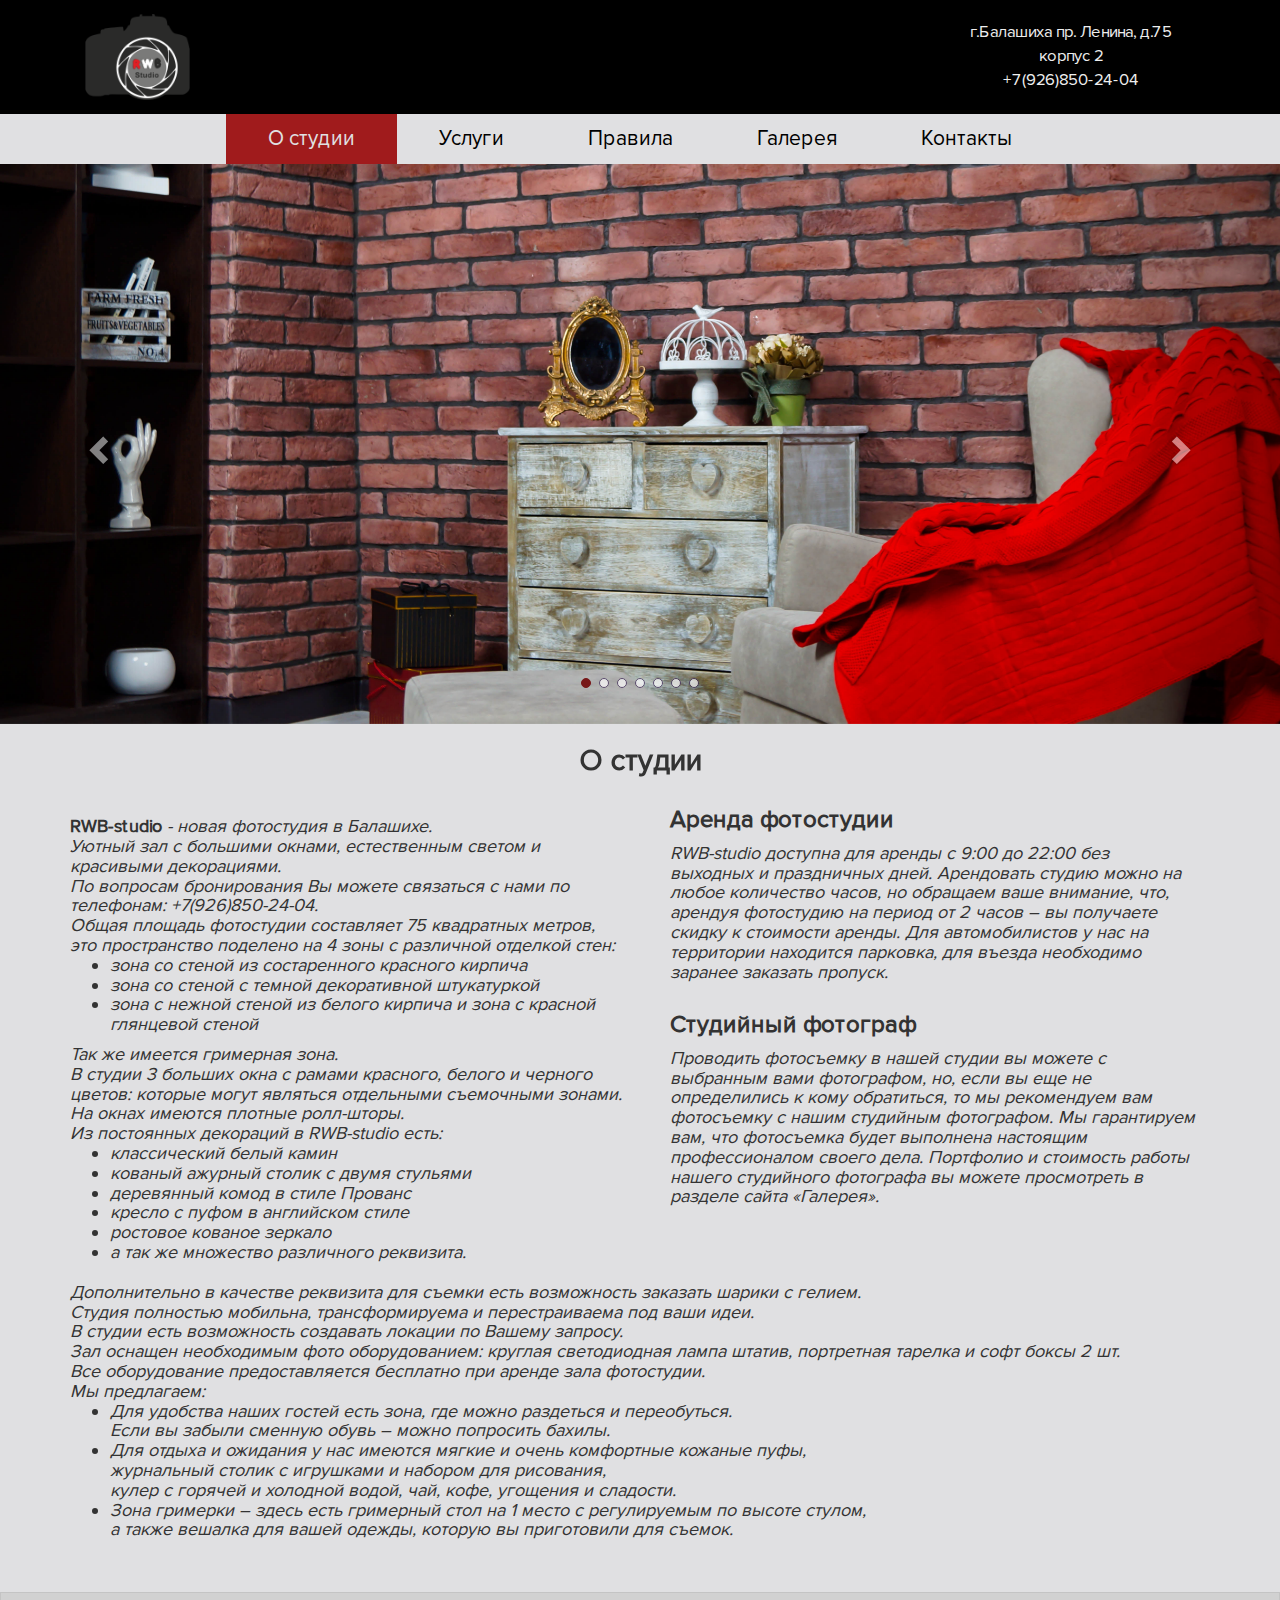
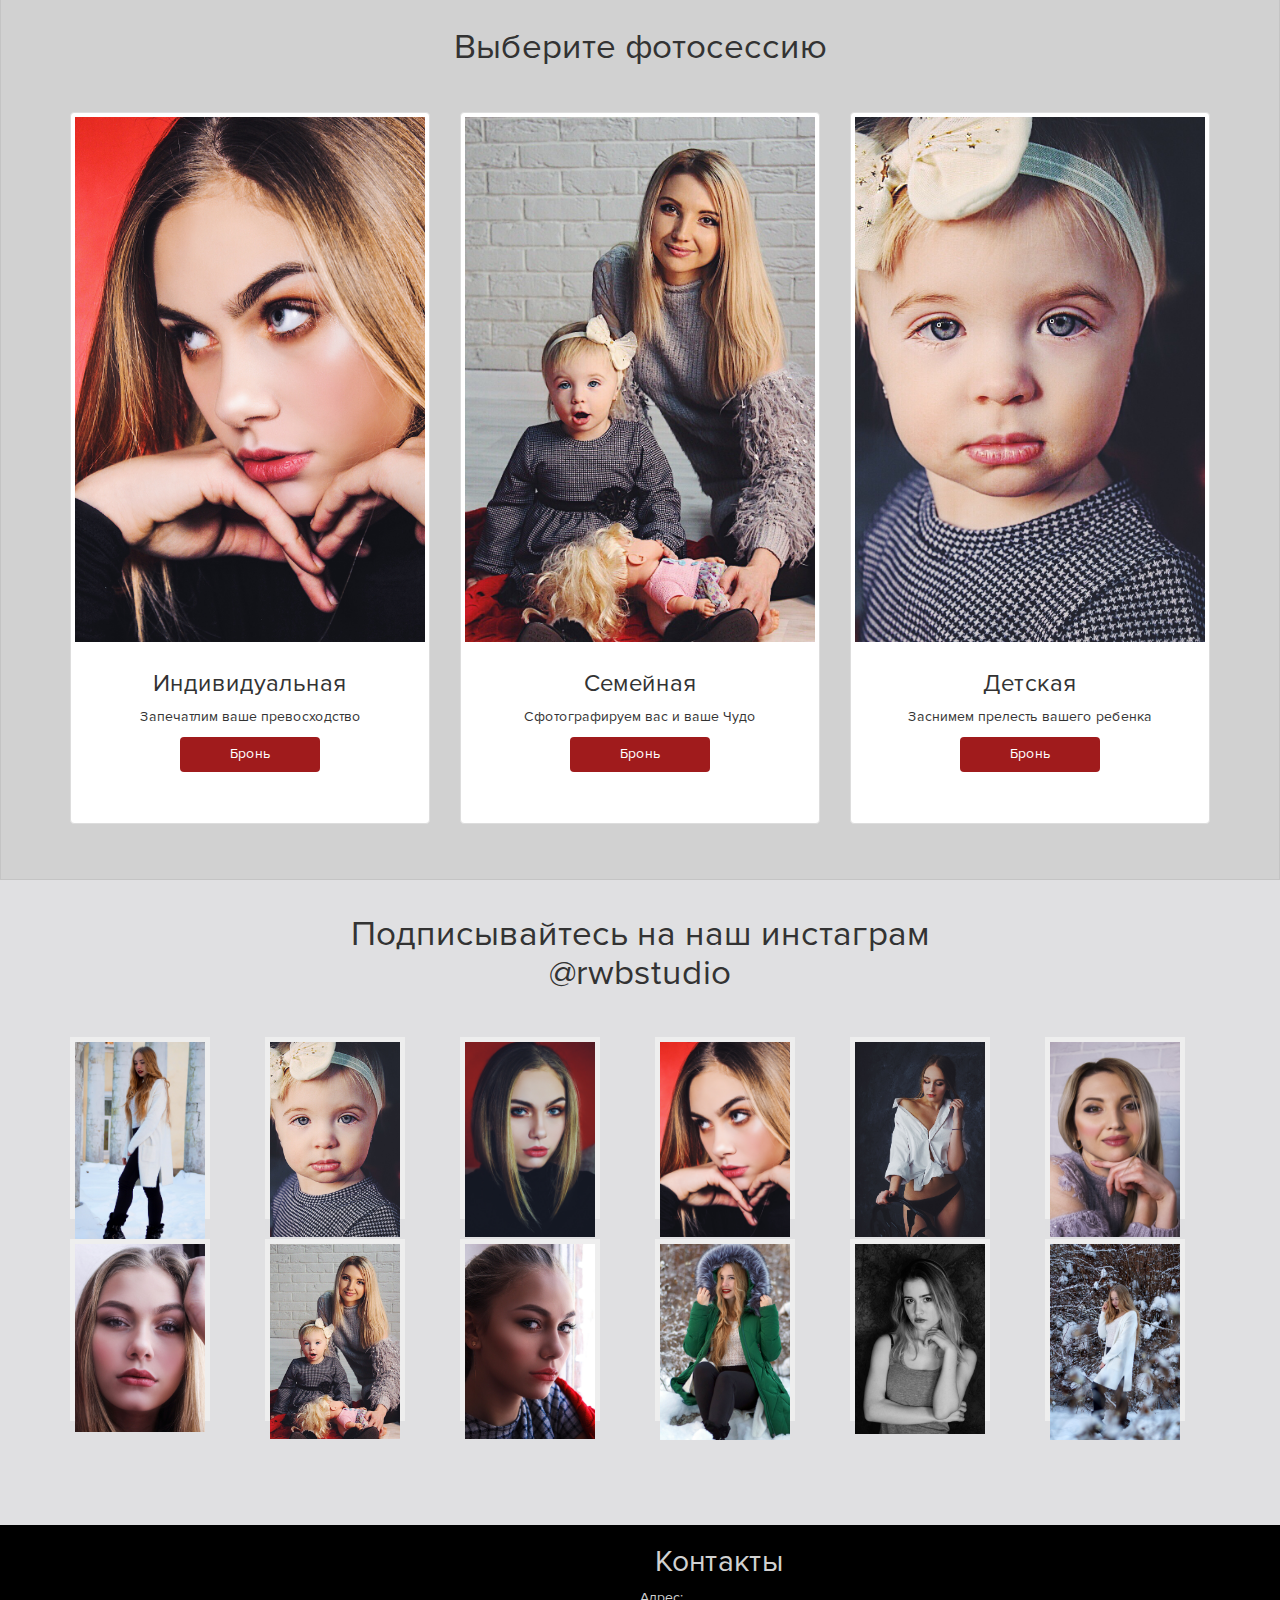
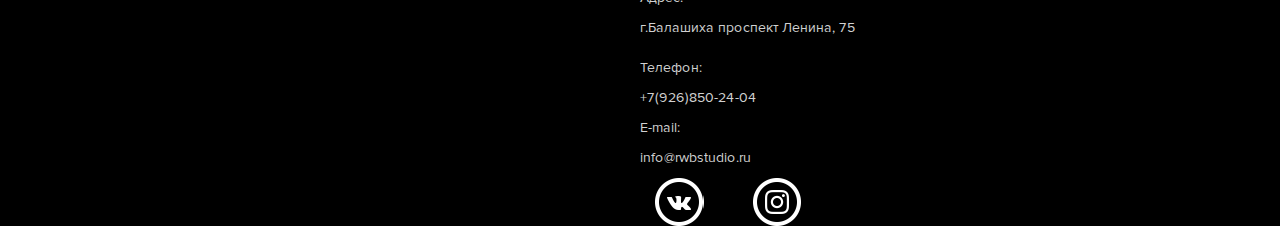
==== commit c146c454: "15.04" ====
--- a/index.html
+++ b/index.html
@@ -26,18 +26,18 @@
   <header>
     <div class="container visible-sm-block visible-md-block visible-lg-block c2">
       <div class="row">
-        <div class=" col-sm-5 col-md-6 col-lg-6">
-        <div class=" col-sm-5 col-md-12 col-lg-12 soc"> 
+        <div class=" col-sm-6 col-md-6 col-lg-6">
+        <div class=" col-sm-6 col-md-12 col-lg-12 soc"> 
           <a href="index.html"><img class="imglogo" src="img/logo.png" alt=""></a>
         </div>
 
         </div>
-        <div class="col-sm-5 col-md-6 col-lg-6">
+        <div class="col-sm-6 col-md-6 col-lg-6">
     
-          <div class=" col-sm-5 col-md-6 col-lg-6 sp1">
+          <div class=" col-sm-6 col-md-6 col-lg-6 sp1">
             <span class="tel">
              
-              <p> г.Балашиха проспект Ленина, 75<br>
+              <p> г.Балашиха пр. Ленина, д.75 корпус 2<br>
                 +7(926)850-24-04
               </p>
               
@@ -62,11 +62,11 @@
             </div>
             <div class="navbar-collapse collapse text-center">
               <div style="display: inline-block;"><ul class="nav navbar-nav">
-                <li class="limenu l12 active "><a class="liactive" href="index.html">О студии</a></li>
-                <li class="limenu "><a class="linonactive" href="price.html">Услуги</a></li>
-                <li class="limenu "><a class="linonactive" href="rules.html">Правила </a></li>
-                <li class="limenu "><a class="linonactive" href="gallery.html">Галерея</a></li>
-                <li class="limenu "><a class="linonactive" href="contact.html">Контакты</a></li>
+                <li class="limenu l12 active "><a class="limed liactive" href="index.html">О студии</a></li>
+                <li class="limenu "><a class="limed linonactive" href="price.html">Услуги</a></li>
+                <li class="limenu "><a class="limed linonactive" href="rules.html">Правила </a></li>
+                <li class="limenu "><a class="limed linonactive" href="gallery.html">Галерея</a></li>
+                <li class="limenu "><a class="limed linonactive" href="contact.html">Контакты</a></li>
                 <li class="limenu visible-xs-block " ><a class="linonactive" href="broninp.html">Бронирование</a></li>
               </ul>
             </div>
@@ -75,7 +75,7 @@
     </div>
   </section>
  <section id="carousel">
-<div class="container carousel11 ">
+<div class="container-fluid carousel11 ">
         <div class="row">
       
         <div id="carousel-example-generic" class="carousel slide carousel-fade carousel-animate carousel-bg" data-interval="3500" data-ride="carousel">
@@ -125,17 +125,17 @@
        </div>
   </div>
 </section>
-<section class="c51">
+<section class="c6">
   <div class="container c5">
     <div class="row">
       <div class="col-xs-12 col-sm-12 col-md-12 col-lg-12 ">
-        <h3 class="t2 t4">
-          О студии
-        </h3>
-    </div>
-        <div class="col-xs-12 col-xs-12 сol-sm-12 col-md-12 col-lg-12 ">
-          <h4> <em>
-              RWB-studio - новая фотостудия в Балашихе.<br>
+        <h2 >
+        <strong>О студии</strong>
+        </h2>
+    </div>
+        <div class="col-xs-12 col-xs-12 сol-sm-12 col-md-6 col-lg-6 text-left ">
+          <h4> <br>
+              <strong>RWB-studio</strong><em> - новая фотостудия в Балашихе.<br>
               Уютный зал с большими окнами, естественным светом и красивыми декорациями.<br>
               По вопросам бронирования Вы можете связаться с нами по телефонам: +7(926)850-24-04.
               <br>Общая площадь фотостудии составляет 75 квадратных метров, это пространство поделено
@@ -154,32 +154,66 @@
                 <li>ростовое кованое зеркало</li>
                 <li>а так же множество различного реквизита.</li>
               </ul>
-              Дополнительно в качестве реквизита для съемки есть возможность заказать шарики с
-              гелием.<br>
-              Студия полностью мобильна, трансформируема и перестраиваема под ваши идеи.<br>
-              В студии есть возможность создавать локации по Вашему запросу.<br>
-              Зал оснащен необходимым фото оборудованием: круглая светодиодная лампа штатив,
-              портретная тарелка и софт боксы 2 шт.<br> Все оборудование предоставляется бесплатно при
-              аренде зала фотостудии.<br>
-              Мы предлагаем:
-              <ul>
-                <li>Для удобства наших гостей есть зона, где можно раздеться и переобуться.<br> Если
-                    вы забыли сменную обувь – можно попросить бахилы.</li>
-                <li>Для отдыха и ожидания у нас имеются мягкие и очень комфортные кожаные
-                    пуфы,<br> журнальный столик с игрушками и набором для рисования,<br> кулер с
-                    горячей и холодной водой, чай, кофе, угощения и сладости.</li>
-                <li>Зона гримерки – здесь есть гримерный стол на 1 место с регулируемым по высоте
-                    стулом,<br>  а также вешалка для вашей одежды, которую вы приготовили для
-                    съемок.</li>
-              </ul>
+           
             </em> 
             </h4>
         </div>
-        
+    <div class="col-xs-12 col-sm-12 col-md-6 col-lg-6 text-left">
+      <div class="col-xs-12 col-sm-12 col-md-12 col-lg-12">
+        <h3>
+          <strong>Аренда фотостудии</strong>
+        </h3>
+          <h4>
+             <em> RWB-studio доступна для аренды c 9:00 до 22:00 без выходных и праздничных дней.
+              Арендовать студию можно на любое количество часов, но обращаем ваше внимание, что,
+              арендуя фотостудию на период от 2 часов – вы получаете скидку к стоимости аренды.
+              Для автомобилистов у нас на территории находится парковка, для въезда необходимо
+              заранее заказать пропуск.</em>
+          </h4>
+      </div>
+      <div class="col-xs-12 col-sm-12 col-md-12 col-lg-12">
+        <h3>
+            <strong>Студийный фотограф</strong>
+          
+        </h3>
+        <h4>
+           <em> Проводить фотосъемку в нашей студии вы можете с выбранным вами фотографом, но,
+            если вы еще не определились к кому обратиться, то мы рекомендуем вам фотосъемку с
+            нашим студийным фотографом. Мы гарантируем вам, что фотосъемка будет выполнена
+            настоящим профессионалом своего дела. Портфолио и стоимость работы нашего
+            студийного фотографа вы можете просмотреть в разделе сайта «Галерея».</em>
+        </h4>
+      </div>
+    </div>
+        
+  </div>
+  <div class="row">
+    <div class="col-xs-12 col-sm-12 col-md-12 col-lg-12 text-left">
+      <h4>
+         <em> Дополнительно в качестве реквизита для съемки есть возможность заказать шарики с
+          гелием.<br>
+          Студия полностью мобильна, трансформируема и перестраиваема под ваши идеи.<br>
+          В студии есть возможность создавать локации по Вашему запросу.<br>
+          Зал оснащен необходимым фото оборудованием: круглая светодиодная лампа штатив,
+          портретная тарелка и софт боксы 2 шт.<br> Все оборудование предоставляется бесплатно при
+          аренде зала фотостудии.<br>
+          Мы предлагаем:
+          <ul>
+            <li>Для удобства наших гостей есть зона, где можно раздеться и переобуться.<br> Если
+                вы забыли сменную обувь – можно попросить бахилы.</li>
+            <li>Для отдыха и ожидания у нас имеются мягкие и очень комфортные кожаные
+                пуфы,<br> журнальный столик с игрушками и набором для рисования,<br> кулер с
+                горячей и холодной водой, чай, кофе, угощения и сладости.</li>
+            <li>Зона гримерки – здесь есть гримерный стол на 1 место с регулируемым по высоте
+                стулом,<br>  а также вешалка для вашей одежды, которую вы приготовили для
+                съемок.</li></em>
+          </ul>
+      </h4>
+    </div>
   </div>
   </div>
 </section>
-<section id="picsira">
+<!-- <section id="picsira">
   <div class="container c3">
       <div class="col-xs-12 col-sm-12 col-md-12 col-lg-12 ">
          <h3 class="t2">
@@ -231,7 +265,7 @@
       
     </div>
   </div>
-</section>
+</section> -->
 <section class="c51">
 <div class="container c5">
   <div class="row">
@@ -351,51 +385,54 @@
         </div>
 </section>
 
-    <footer id="contacts">
-      <div class="container">
-        <div class="row">
-          <div class="visible-lg-block col-md-6  col-lg-3 ">
-            <div class="map">
-              <script type="text/javascript" charset="utf-8" async src="https://api-maps.yandex.ru/services/constructor/1.0/js/?um=constructor%3A95cb774acaa07b87daca3c2b987b6bc18190b9eaf42b5931bdc3170cc60e4e5a&amp;width=450&amp;height=400&amp;lang=ru_RU&amp;scroll=true"></script>
-              
-            </div>
-          </div>
-          <div class=" visible-md-block  col-md-2">
-              <div class="map">
-                  <script type="text/javascript" charset="utf-8" async src="https://api-maps.yandex.ru/services/constructor/1.0/js/?um=constructor%3A95cb774acaa07b87daca3c2b987b6bc18190b9eaf42b5931bdc3170cc60e4e5a&amp;width=350&amp;height=300&amp;lang=ru_RU&amp;scroll=true"></script>
-                
-              </div>
-            </div>
-          <div class="col-xs-3 col-sm-3 col-md-6 col-lg-6 col-md-offset-6  col-lg-offset-2">
-            <h2>Контакты</h2>
-          <div class="row">
-              <address>
-              <p id="address">
-                Адрес:
+<footer id="contacts">
+    <div class="container">
+      <div class="row">
+        <div class="visible-lg-block visible-md-block col-md-6  col-lg-6 ">
+          <div class="map">
+            <script type="text/javascript" charset="utf-8" async src="https://api-maps.yandex.ru/services/constructor/1.0/js/?um=constructor%3A95cb774acaa07b87daca3c2b987b6bc18190b9eaf42b5931bdc3170cc60e4e5a&amp;width=450&amp;height=400&amp;lang=ru_RU&amp;scroll=true"></script>
+            
+          </div>
+        </div>
+        
+        <div class="col-xs-12 col-sm-12 col-md-6 col-lg-6  cont">
+          <h2>Контакты</h2>
+          
+        <div class="row cont">
+            <address>
+            <p id="address">
+              Адрес:
+            </p>
+            <p id="world">г.Балашиха проспект Ленина, 75</p>
+          </address>
+        </div>
+      <div class="row cont">
+          <div class="phone_footer">
+            <p id="phone_footer">
+              Телефон:	
+            </p>
+            <p id="number">+7(926)850-24-04</p>
+            <p id="phone_footer">
+                E-mail:	
               </p>
-              <p id="world">г.Балашиха проспект Ленина, 75</p>
-            </address>
-          </div>
-        <div class="row">
-            <div class="phone_footer">
-              <p id="phone_footer">
-                Телефон:	
-              </p>
-              <p id="number">+79251167646</p>
-        </div>
-            </div>
-            <div class="row">	
-              <div class=" col-sm-5 col-md-2 col-lg-2"> 
-                <span class="soc1"><a href="https://vk.com/rwbstudio"></a></span>
-              </div>
-              <div class=" col-sm-5 col-md-2 col-lg-2">
-                  <span class="soc2"><a href="https://www.instagram.com/rwbstudio_"></a></span>
-              
-              </div>
-            </div>
-          </div>
-        </div>
-      </footer>
+              <p id="number">info@rwbstudio.ru</p>
+      </div>
+     
+          </div>
+          <div class="row cont ">	
+            <div class="col-xs-2 col-sm-2 col-md-2 col-lg-2"> 
+              <a class="soc1" href="https://vk.com/rwbstudio"></a>
+            </div>
+            <div class="col-xs-2 col-sm-2 col-md-2 col-lg-2">
+                <a class="soc2" href="https://www.instagram.com/rwbstudio_"></a>
+            
+            </div>
+          </div>
+          
+        </div>
+      </div>
+    </div>
+    </footer>
 
       <!-- Modal -->
       
--- a/css/mediaquery.css
+++ b/css/mediaquery.css
@@ -1,36 +1,57 @@
 @media(min-width:0px) and (max-width:320px) {
 	.gal-container .modal-content{
-        height:12em !important;
-        width: 15em !important;
+        height:22em !important;
+        width: 17em !important;
     }
     
     .modal-dialog img{
-        height:12em !important;
-        width: 15em !important;
+        height:22em !important;
+        width: 17em !important;
+    }
+    .carousel-bg .carousel-inner .item {
+        
+        min-height: 20em !important;
+       }
+       .cont{
+        padding: 1em;
     }
 }
 
 @media(min-width:321px) and (max-width:480px) {
 	.gal-container .modal-content{
         height:20em !important;
-        width: 27em !important;
+        width: 25em !important;
     }
     
     .modal-dialog img{
         height:20em !important;
-        width: 27em !important;
+        width: 25em !important;
     }
+    .carousel-bg .carousel-inner .item {
+        
+        min-height: 15em !important;
+       }
+       .cont{
+           padding: 1em;
+       }
 }
 
 @media(min-width:481px) and (max-width:768px) {
 	.gal-container .modal-content{
-        height:35em !important;
-        width: 50em !important;
+        height:25em !important;
+        width: 33em !important;
     }
     
     .modal-dialog img{
-        height:35em !important;
-        width: 50em !important;
+        height:25em !important;
+        width: 33em !important;
+    }
+    .carousel-bg .carousel-inner .item {
+        
+        min-height: 25em !important;
+       }
+       .cont{
+        padding: 1em;
     }
 }
 
@@ -44,6 +65,21 @@
         height:35em !important;
         width: 45em !important;
     }
+    .carousel-bg .carousel-inner .item {
+        
+        min-height: 25em !important;
+       }
+       .tel{
+           font-size: 0.5em !important;
+       }
+    .limed{
+        padding-left: 1.5em !important;
+        padding-right: 1.5em !important;
+    }
+    .imglogo{
+        width: 40%;
+        height: 40%;
+    }
 }
 
 @media(min-width:993px) and (max-width:1200px) {
@@ -55,6 +91,18 @@
     .modal-dialog img{
         height:35em !important;
         width: 45em !important;
+    }
+    .carousel-bg .carousel-inner .item {
+        
+        min-height: 35em !important;
+       }
+       .limed{
+        padding-left: 2em !important;
+        padding-right: 2em !important;
+    }
+    .imglogo{
+        width: 20%;
+        height: 20%;
     }
 }
 @media(min-width:1201px) and (max-width:1480px) {
@@ -72,7 +120,14 @@
         
         min-height: 40em !important;
        }
-       
+       .limed{
+        padding-left: 2em !important;
+        padding-right: 2em !important;
+    }
+    .imglogo{
+        width: 20%;
+        height: 20%;
+    }
 }
 @media(min-width:1481px) and (max-width:1920px) {
 	.gal-container .modal-content{
@@ -87,6 +142,14 @@
 
     .carousel-bg .carousel-inner .item {
         
-        min-height: 50em !important;
+        min-height: 52em !important;
        }
+       .limed{
+        padding-left: 2em !important;
+        padding-right: 2em !important;
+    }
+    .imglogo{
+        width: 20%;
+        height: 20%;
+    }
 }--- a/css/style.css
+++ b/css/style.css
@@ -4,14 +4,14 @@
 } 
 /* style */
 body{
-  background-color: #ededee;
-    font-family: proxima;
+  background-color: #e0e0e2;
+    font-family: proxima !important;
 } 
 
  .navbar{
    padding: 0em !important;
    margin: 0em !important;
-    background-color:#eeeeee;
+    background-color:#e0e0e2;
     border-radius:0em !important; 
     border:0em;
     z-index: 999;
@@ -28,22 +28,20 @@
     font-size: 1.5em;
     text-align: center;
     border: none;
-    background-color: #eeeeee; 
+    background-color: #e0e0e2; 
   
 	
 }
 
 .liactive{
     background-color: #a01b1c !important;  
-    color: #eeeeee !important;
-    padding-left: 2em !important;
-    padding-right: 2em !important;
+    color: #e0e0e2 !important;
+   
 }
 
 .linonactive{
     color:#000000 !important;
-    padding-left: 2em !important;
-    padding-right: 2em !important;
+    
 }
 
 .limenu{
@@ -52,7 +50,7 @@
 } 
 
 .l12{
-    background-color:   #eeeeee !important;
+    background-color:   #e0e0e2 !important;
 }
 
  .nav li:hover{
@@ -237,6 +235,7 @@
 }
 #contacts{
     background-color: #000000;
+    color: #d1d1d1;
 }
 .c3{
     margin-top: 4em;
@@ -296,16 +295,14 @@
 .tel{
     font-size: 0.7em;
 }
-.imglogo{
-    width: 20%;
-    height:20%;
-}
+
 .el1 h2{
     margin: 0em;
 }
 .el1{
     margin-left: 1.5em !important; 
 }
+
 /* hover effects */
 tel:hover{
     color:#a01b1c;
--- a/css/carousel.css
+++ b/css/carousel.css
@@ -12,7 +12,7 @@
 
    .carousel-fade .carousel-inner .item {
     transition-property: opacity;
-    overflow: hidden;
+   
    }
    .carousel-fade .carousel-inner .item,
    .carousel-fade .carousel-inner .active.left,
@@ -39,5 +39,5 @@
    }
    .carousel11{
        margin-top: 0em;
-       width: 100%;
+      
    }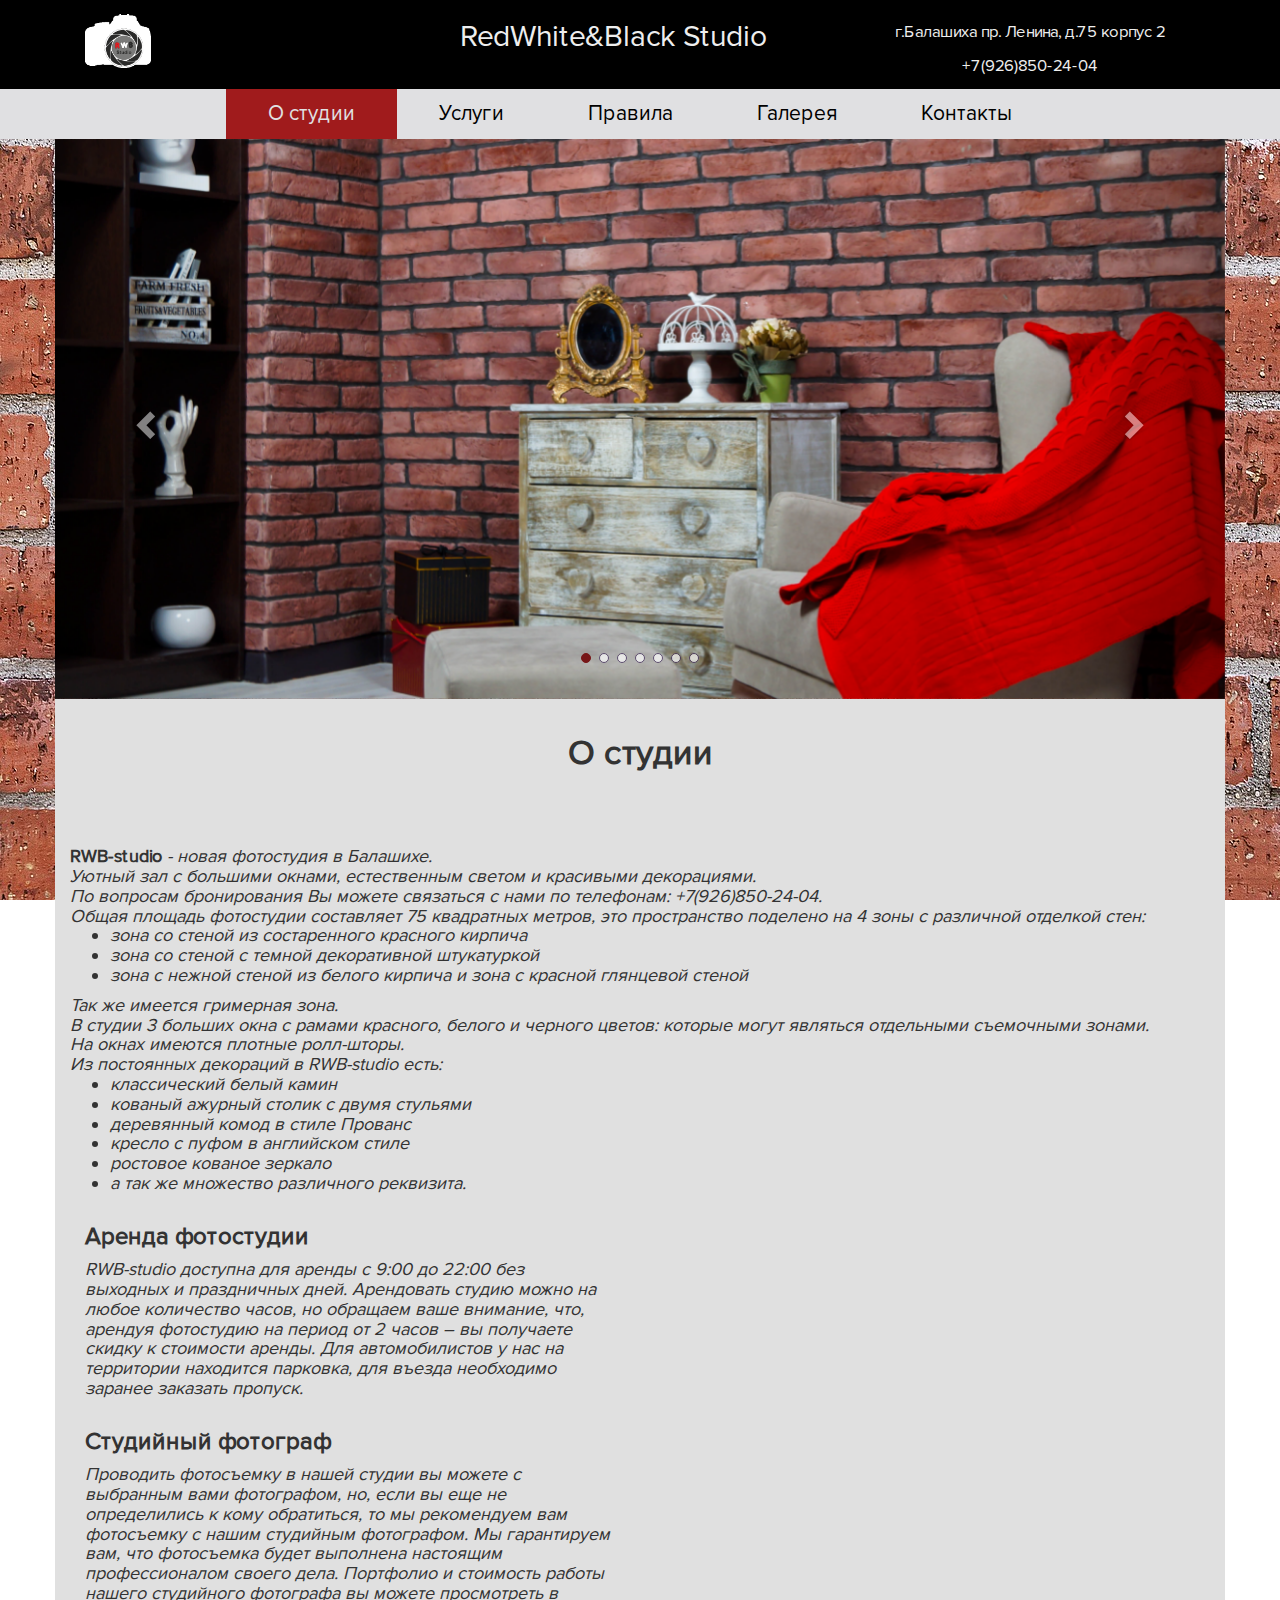
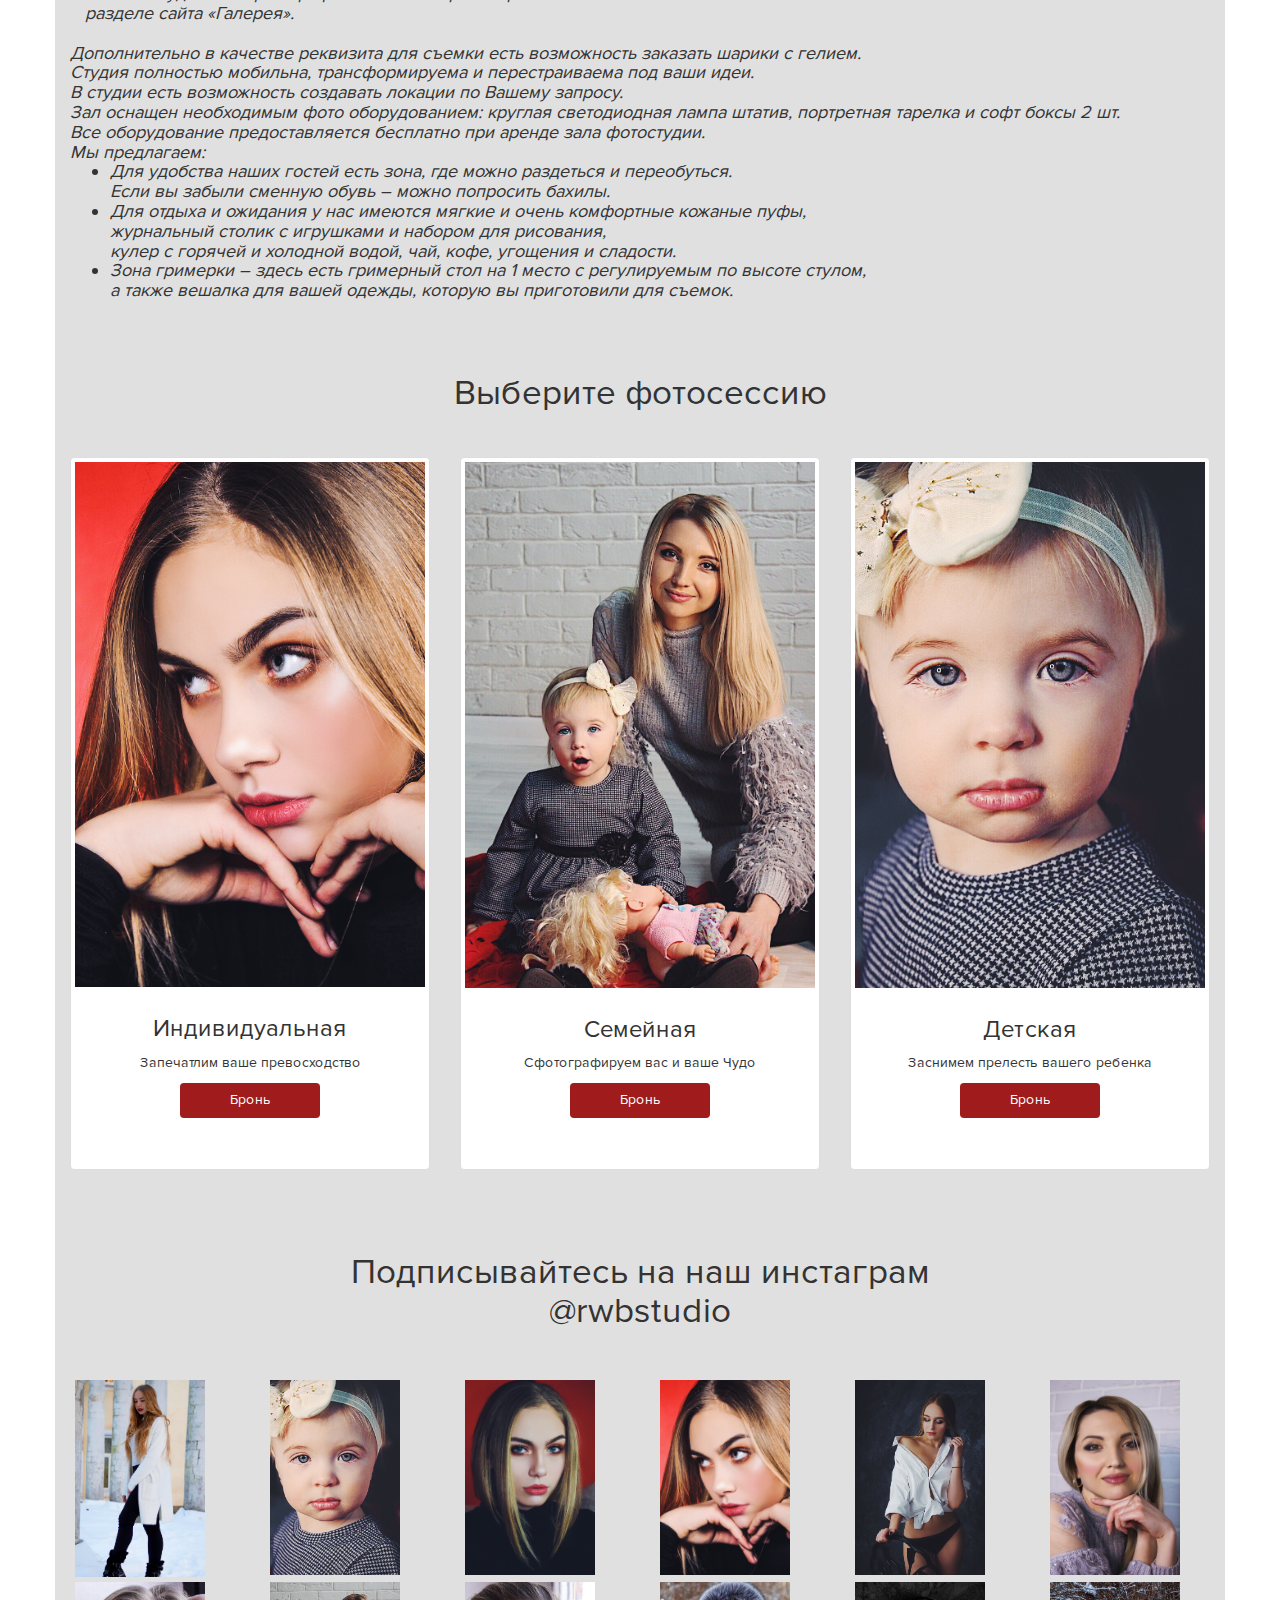
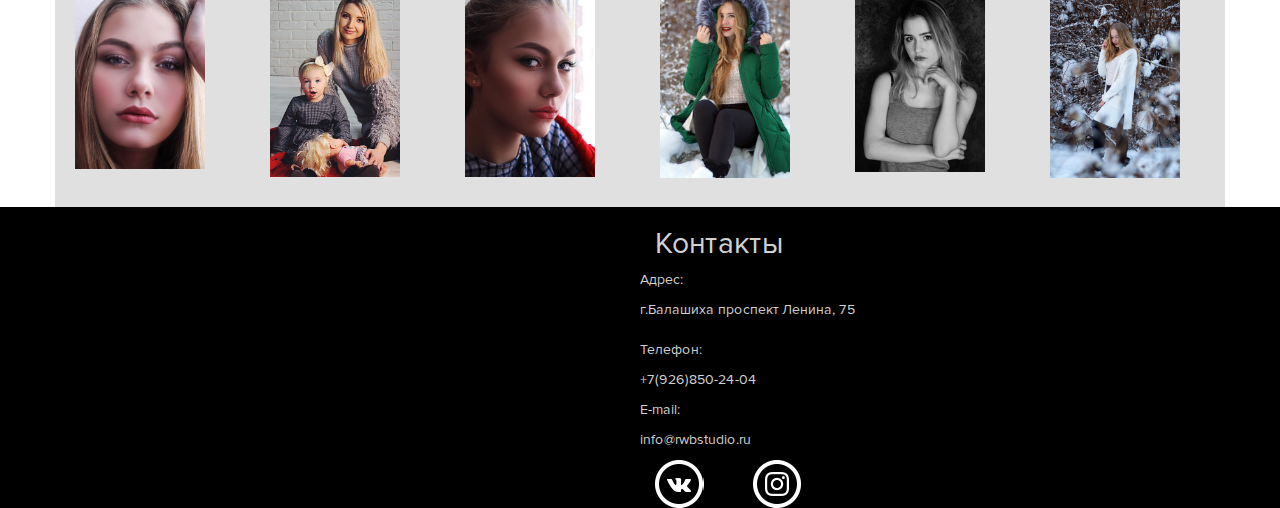
==== commit da415341: "18.04" ====
--- a/index.html
+++ b/index.html
@@ -26,21 +26,28 @@
   <header>
     <div class="container visible-sm-block visible-md-block visible-lg-block c2">
       <div class="row">
-        <div class=" col-sm-6 col-md-6 col-lg-6">
-        <div class=" col-sm-6 col-md-12 col-lg-12 soc"> 
+        <div class=" col-sm-4 col-md-6 col-lg-4">
+        <div class=" col-sm-4 col-md-12 col-lg-12 soc"> 
           <a href="index.html"><img class="imglogo" src="img/logo.png" alt=""></a>
         </div>
 
         </div>
-        <div class="col-sm-6 col-md-6 col-lg-6">
+        <div class="col-sm-4 col-md-6 col-lg-4">
+          <h2 class="logobrandtop">
+            RedWhite&amp;Black Studio
+          </h2>
+        </div>
+        <div class="col-sm-4 col-md-6 col-lg-4">
     
-          <div class=" col-sm-6 col-md-6 col-lg-6 sp1">
+          <div class=" col-sm-4 col-md-12 col-lg-12 sp1">
             <span class="tel">
              
               <p> г.Балашиха пр. Ленина, д.75 корпус 2<br>
+                
+              </p>
+              <p>
                 +7(926)850-24-04
               </p>
-              
             </span>
           </div>
         </div>
@@ -75,7 +82,7 @@
     </div>
   </section>
  <section id="carousel">
-<div class="container-fluid carousel11 ">
+<div class="container carousel11 ">
         <div class="row">
       
         <div id="carousel-example-generic" class="carousel slide carousel-fade carousel-animate carousel-bg" data-interval="3500" data-ride="carousel">
@@ -125,15 +132,15 @@
        </div>
   </div>
 </section>
-<section class="c6">
-  <div class="container c5">
+<section class="">
+  <div class="container c6">
     <div class="row">
-      <div class="col-xs-12 col-sm-12 col-md-12 col-lg-12 ">
-        <h2 >
+      <div class="col-xs-12 col-sm-12 col-md-12 col-lg-12 text-center ">
+        <h2 class="t2 t4" >
         <strong>О студии</strong>
         </h2>
     </div>
-        <div class="col-xs-12 col-xs-12 сol-sm-12 col-md-6 col-lg-6 text-left ">
+        <div class="col-xs-12 col-xs-12 сol-sm-12 col-md-12 col-lg-12 text-left ">
           <h4> <br>
               <strong>RWB-studio</strong><em> - новая фотостудия в Балашихе.<br>
               Уютный зал с большими окнами, естественным светом и красивыми декорациями.<br>
@@ -158,6 +165,8 @@
             </em> 
             </h4>
         </div>
+        </div>
+        <div class="row">
     <div class="col-xs-12 col-sm-12 col-md-6 col-lg-6 text-left">
       <div class="col-xs-12 col-sm-12 col-md-12 col-lg-12">
         <h3>
@@ -267,7 +276,7 @@
   </div>
 </section> -->
 <section class="c51">
-<div class="container c5">
+<div class="container c6 text-center">
   <div class="row">
     <div class="col-xs-12 col-sm-12 col-md-12 col-lg-12 ">
       <h3 class="t2 t4">
@@ -280,7 +289,7 @@
           <div class="caption">
             <h3>Индивидуальная</h3>
             <p>Запечатлим ваше превосходство</p>
-            <p><a href="broninp.html" class="btn  btnnext" role="button">Бронь</a> </p>
+            <p><a href="bronno.html" class="btn  btnnext" role="button">Бронь</a> </p>
           </div>
         </div>
       </div>
@@ -290,7 +299,7 @@
           <div class="caption">
             <h3>Семейная</h3>
             <p>Сфотографируем вас и ваше Чудо</p>
-            <p><a href="broninp.html" class="btn  btnnext" role="button">Бронь</a> </p>
+            <p><a href="bronno.html" class="btn  btnnext" role="button">Бронь</a> </p>
           </div>
         </div>
       </div>
@@ -300,7 +309,7 @@
           <div class="caption">
             <h3>Детская</h3>
             <p>Заснимем прелесть вашего ребенка</p>
-            <p><a href="broninp.html" class="btn btnnext " role="button">Бронь</a> </p>
+            <p><a href="bronno.html" class="btn btnnext " role="button">Бронь</a> </p>
           </div>
         </div>
       </div>
@@ -309,7 +318,7 @@
 </div>
 </div>
 </section>
-<section class="c6">
+<section class="">
  <div class="container c6">
           <div class="row">
             <div class="col-xs-12 col-sm-12 col-md-12 col-lg-12 ">
--- a/css/mediaquery.css
+++ b/css/mediaquery.css
@@ -4,7 +4,7 @@
         width: 17em !important;
     }
     
-    .modal-dialog img{
+    .mdg1 img{
         height:22em !important;
         width: 17em !important;
     }
@@ -23,7 +23,7 @@
         width: 25em !important;
     }
     
-    .modal-dialog img{
+    .mdg1 img{
         height:20em !important;
         width: 25em !important;
     }
@@ -42,7 +42,7 @@
         width: 33em !important;
     }
     
-    .modal-dialog img{
+    .mdg1 img{
         height:25em !important;
         width: 33em !important;
     }
@@ -61,7 +61,7 @@
         width: 45em !important;
     }
     
-    .modal-dialog img{
+    .mdg1 img{
         height:35em !important;
         width: 45em !important;
     }
@@ -88,7 +88,7 @@
         width: 45em !important;
     }
     
-    .modal-dialog img{
+    .mdg1 img{
         height:35em !important;
         width: 45em !important;
     }
@@ -111,7 +111,7 @@
         width: 55em !important;
     }
     
-    .modal-dialog img{
+    .mdg1 img{
         height:45em !important;
         width: 55em !important;
     }
@@ -135,7 +135,7 @@
         width: 55em !important;
     }
     
-    .modal-dialog img{
+    .mdg1 img{
         height:45em !important;
         width: 55em !important;
     }
@@ -149,7 +149,7 @@
         padding-right: 2em !important;
     }
     .imglogo{
-        width: 20%;
-        height: 20%;
+        width: 30%;
+        height: 30%;
     }
 }--- a/css/style.css
+++ b/css/style.css
@@ -4,8 +4,11 @@
 } 
 /* style */
 body{
-  background-color: #e0e0e2;
+  background-image: url(../img/background.jpg);
+ 
+  background-attachment: fixed;
     font-family: proxima !important;
+
 } 
 
  .navbar{
@@ -261,21 +264,23 @@
 }
 .c5{
     text-align: center;
+    background-color: #bbbbbb;
 }
 .c51{
-    background-color: #d1d1d1;
-    border-right: 1px solid #353535;
-    border: 1px solid #c4c4c4;
-    padding-bottom: 2.5em;
+    
+
 
 }
 .tmbpic{
-    background-color: #eeeeee !important;
-    border-color: #eeeeee !important;
+    background-color: #e0e0e0 !important;
+    border-color: #e0e0e0 !important;
     border-radius:0em !important; 
     width: 10em;
     height: 13em;
 
+}
+.tmbcarf{
+    border: 1px solid rgb(0, 0, 0) !important;
 }
 
 .t4{
@@ -284,7 +289,8 @@
     font-size:2.5em; 
 }
 .c6{
-   padding-bottom: 3em; 
+background-color: #e0e0e0;
+padding-bottom: 2em;
 }
 .cont2{
     height: 2em;
@@ -302,7 +308,10 @@
 .el1{
     margin-left: 1.5em !important; 
 }
-
+.logobrandtop{
+    color: #eeeeee;
+    
+}
 /* hover effects */
 tel:hover{
     color:#a01b1c;
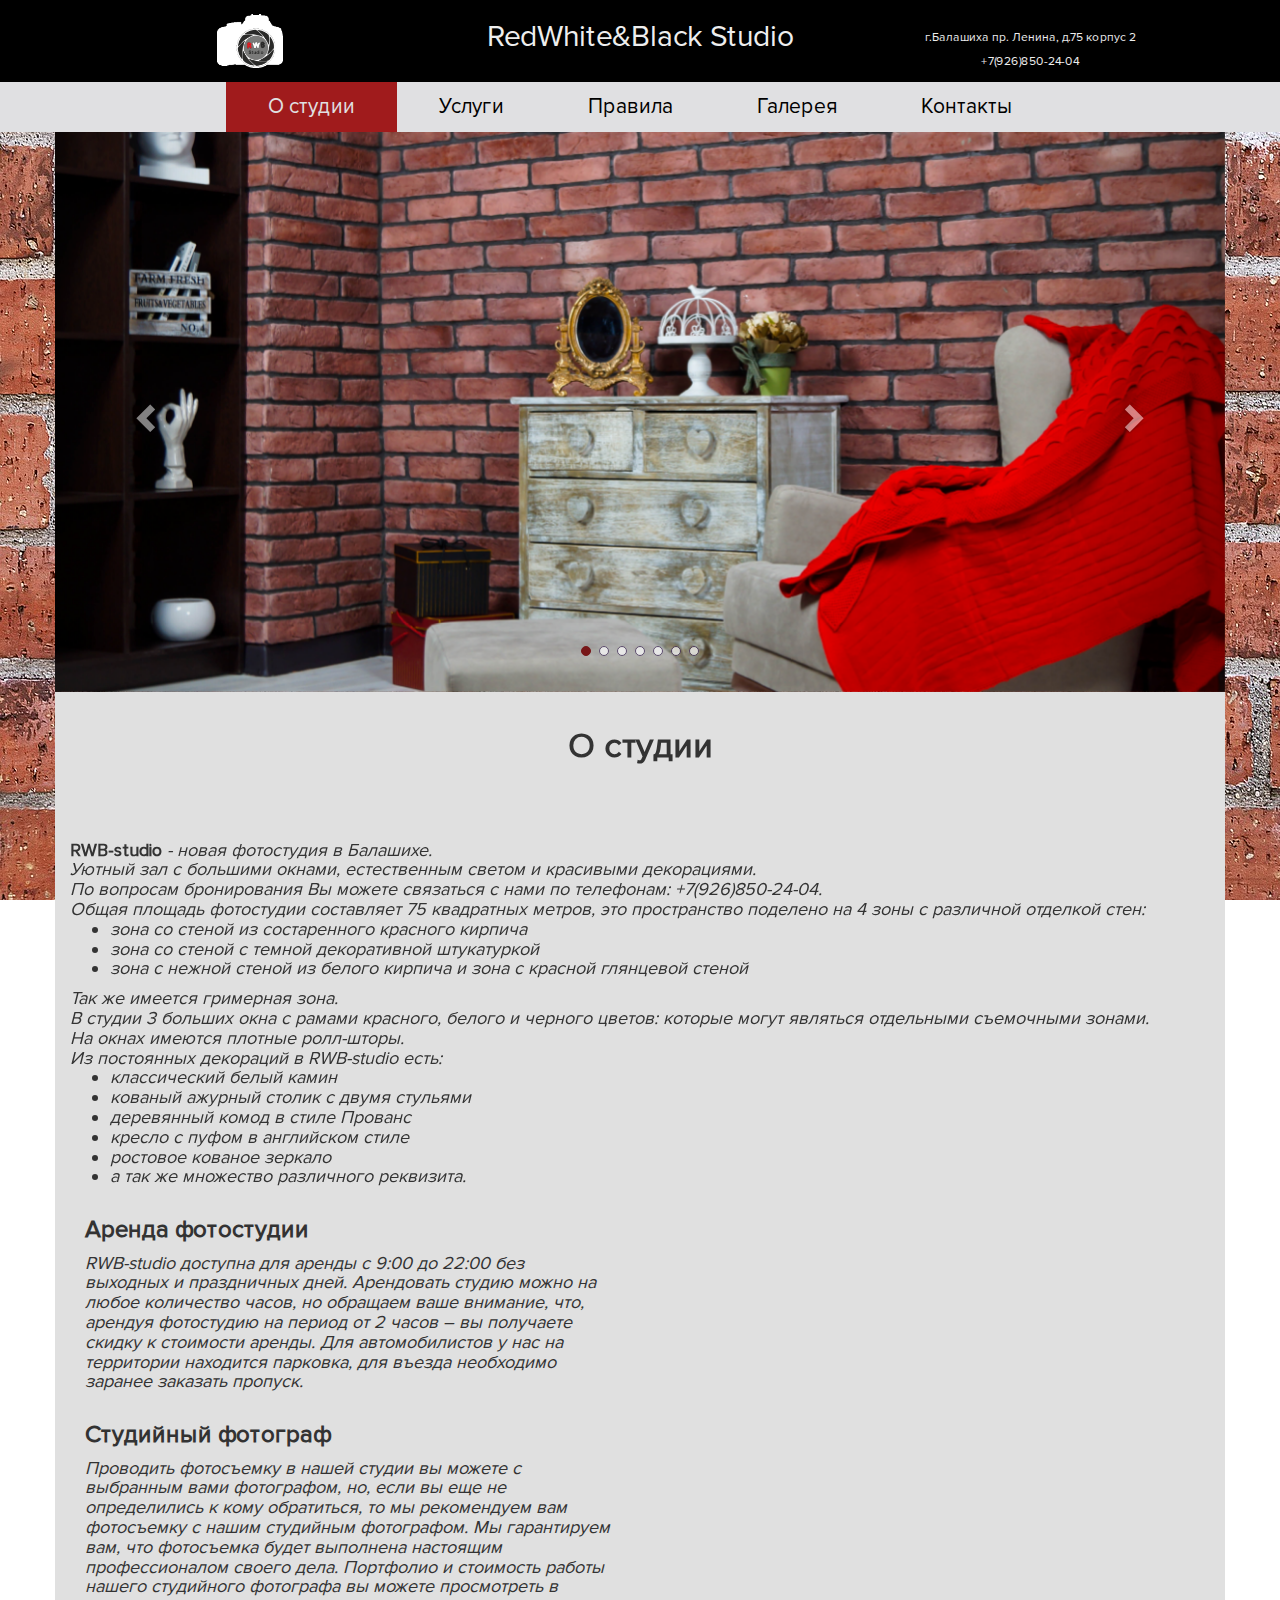
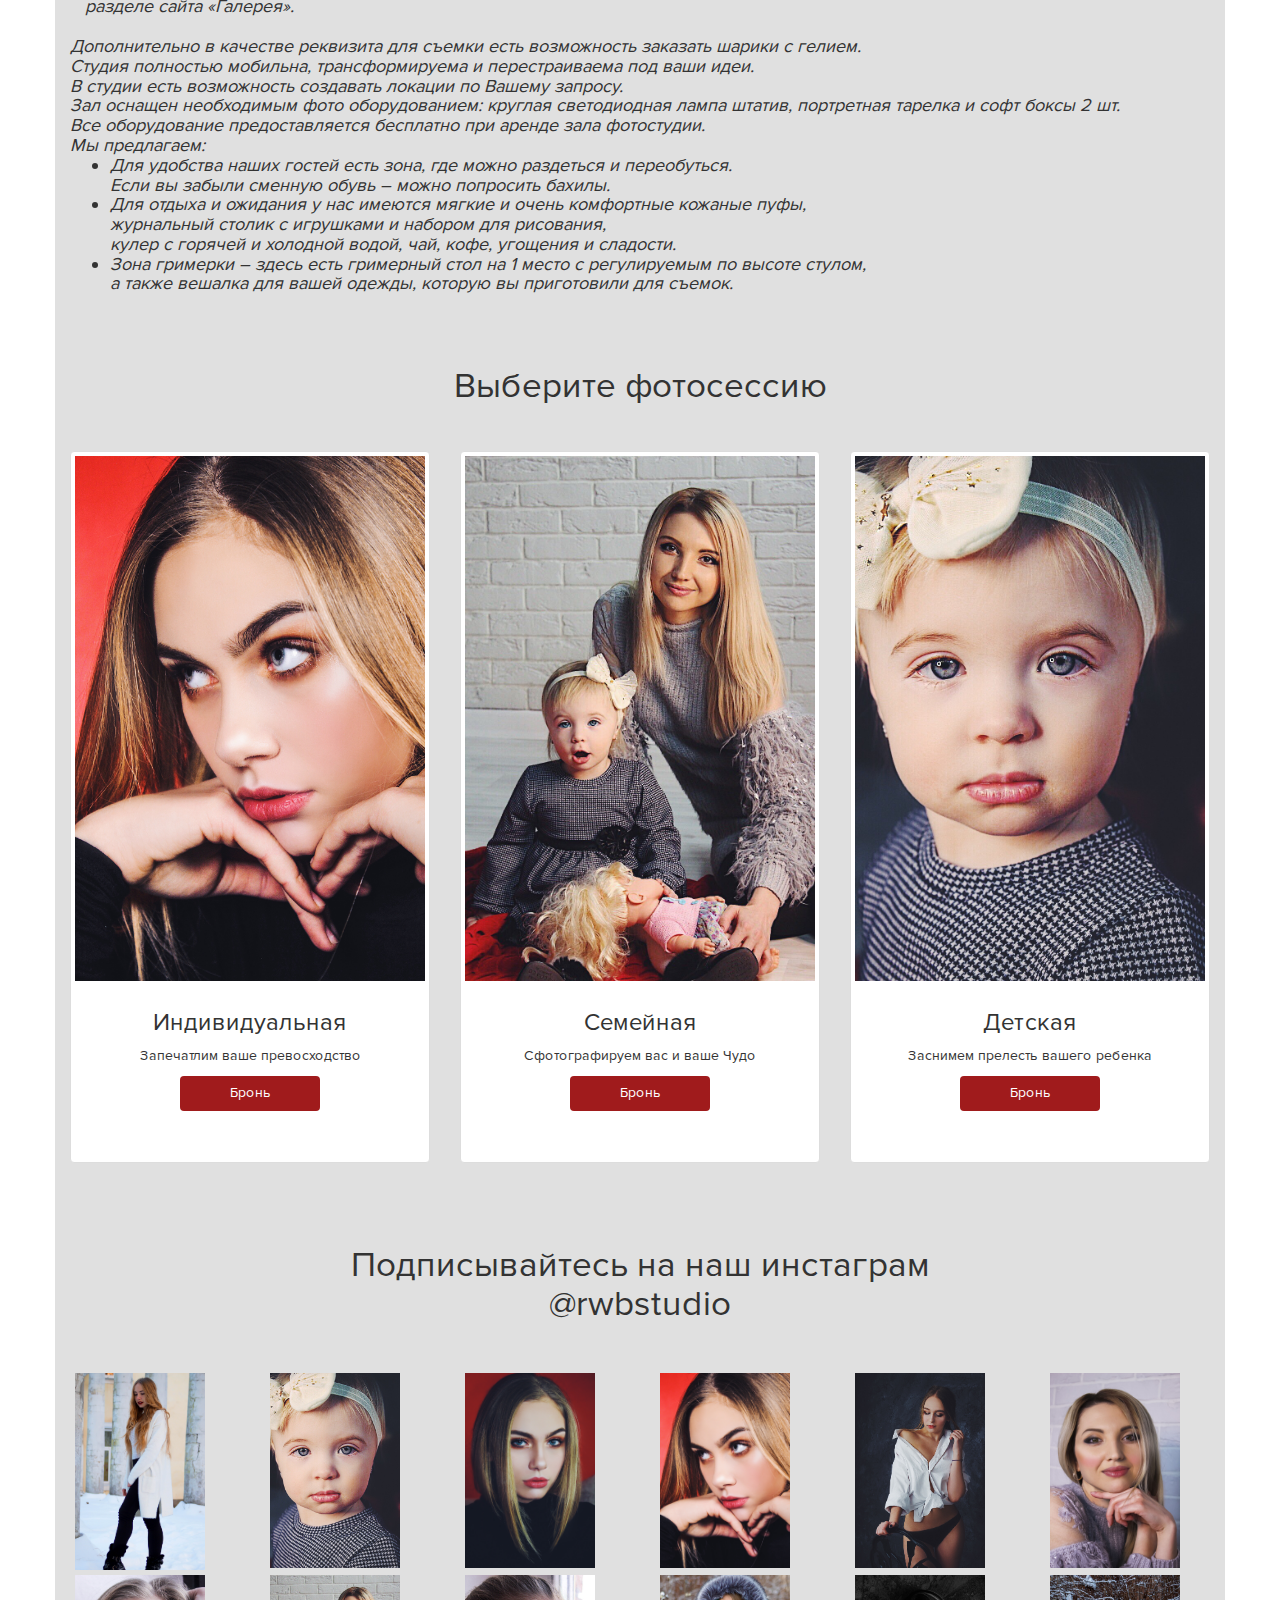
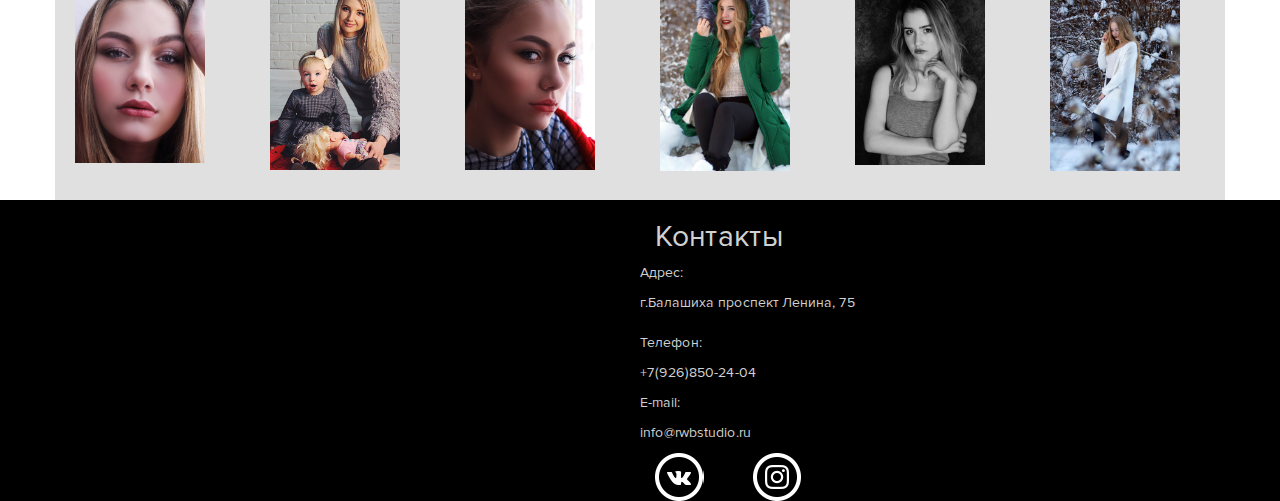
==== commit 3e6c4c74: "1" ====
--- a/index.html
+++ b/index.html
@@ -24,30 +24,32 @@
   </head>
 <body>
   <header>
-    <div class="container visible-sm-block visible-md-block visible-lg-block c2">
+    <div class="container text-center visible-sm-block visible-md-block visible-lg-block c2">
       <div class="row">
-        <div class=" col-sm-4 col-md-6 col-lg-4">
-        <div class=" col-sm-4 col-md-12 col-lg-12 soc"> 
+        <div class=" col-sm-4 col-md-4 col-lg-4">
+        <div class=" col-sm-12 col-md-12 col-lg-12 soc"> 
           <a href="index.html"><img class="imglogo" src="img/logo.png" alt=""></a>
         </div>
 
         </div>
-        <div class="col-sm-4 col-md-6 col-lg-4">
+        <div class="col-sm-4 col-md-4 col-lg-4">
+            <div class=" col-sm-12 col-md-12 col-lg-12">
           <h2 class="logobrandtop">
             RedWhite&amp;Black Studio
           </h2>
         </div>
-        <div class="col-sm-4 col-md-6 col-lg-4">
+        </div>
+        <div class="col-sm-4 col-md-4 col-lg-4 text-center">
     
-          <div class=" col-sm-4 col-md-12 col-lg-12 sp1">
+          <div class=" col-sm-12 col-md-12 col-lg-12 sp1">
             <span class="tel">
              
-              <p> г.Балашиха пр. Ленина, д.75 корпус 2<br>
+              <h6> г.Балашиха пр. Ленина, д.75 корпус 2
                 
-              </p>
-              <p>
+              </h6>
+              <h6>
                 +7(926)850-24-04
-              </p>
+              </h6>
             </span>
           </div>
         </div>
--- a/css/mediaquery.css
+++ b/css/mediaquery.css
@@ -53,6 +53,10 @@
        .cont{
         padding: 1em;
     }
+    .imglogo{
+        width: 20% !important;
+        height: 20% !important;
+    }
 }
 
 @media(min-width:769px) and (max-width:992px) {
@@ -77,8 +81,8 @@
         padding-right: 1.5em !important;
     }
     .imglogo{
-        width: 40%;
-        height: 40%;
+        width: 30% !important;
+        height: 30% !important;
     }
 }
 
@@ -101,8 +105,8 @@
         padding-right: 2em !important;
     }
     .imglogo{
-        width: 20%;
-        height: 20%;
+        width: 30%;
+        height: 30%;
     }
 }
 @media(min-width:1201px) and (max-width:1480px) {
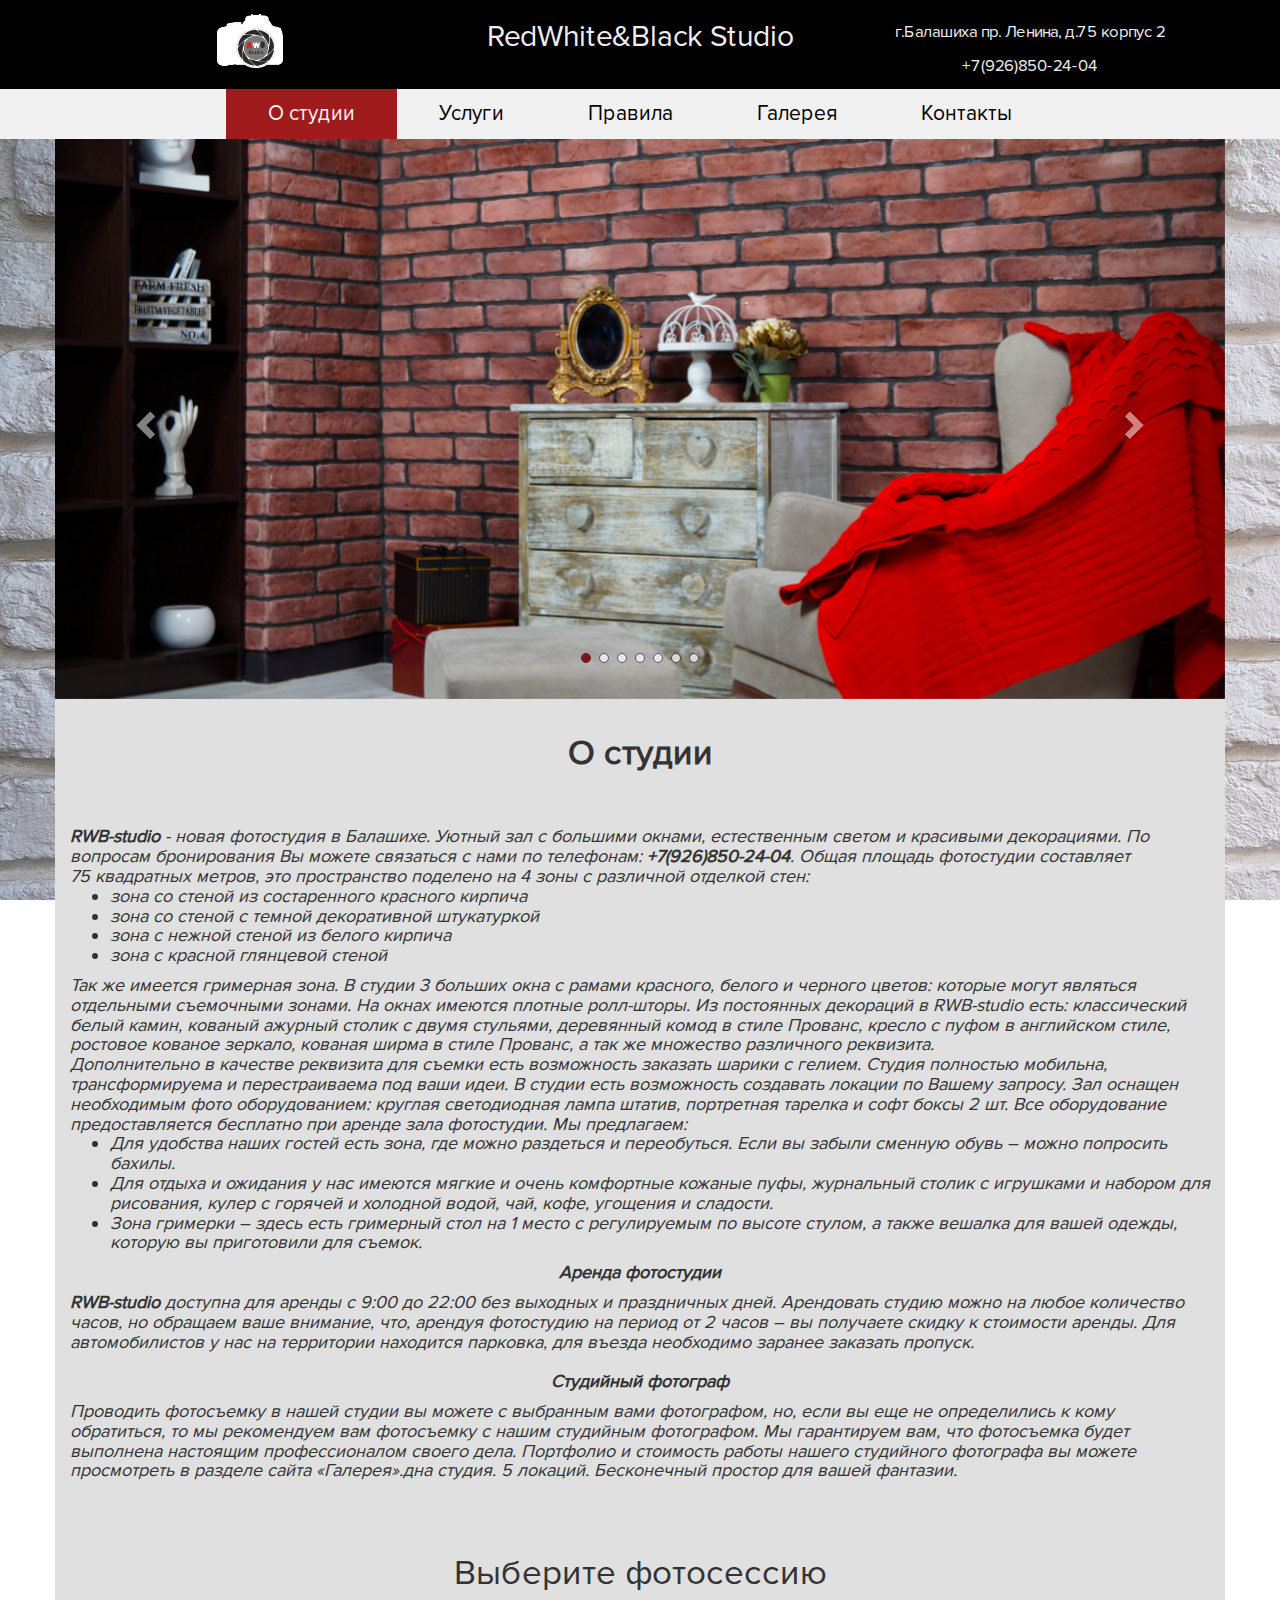
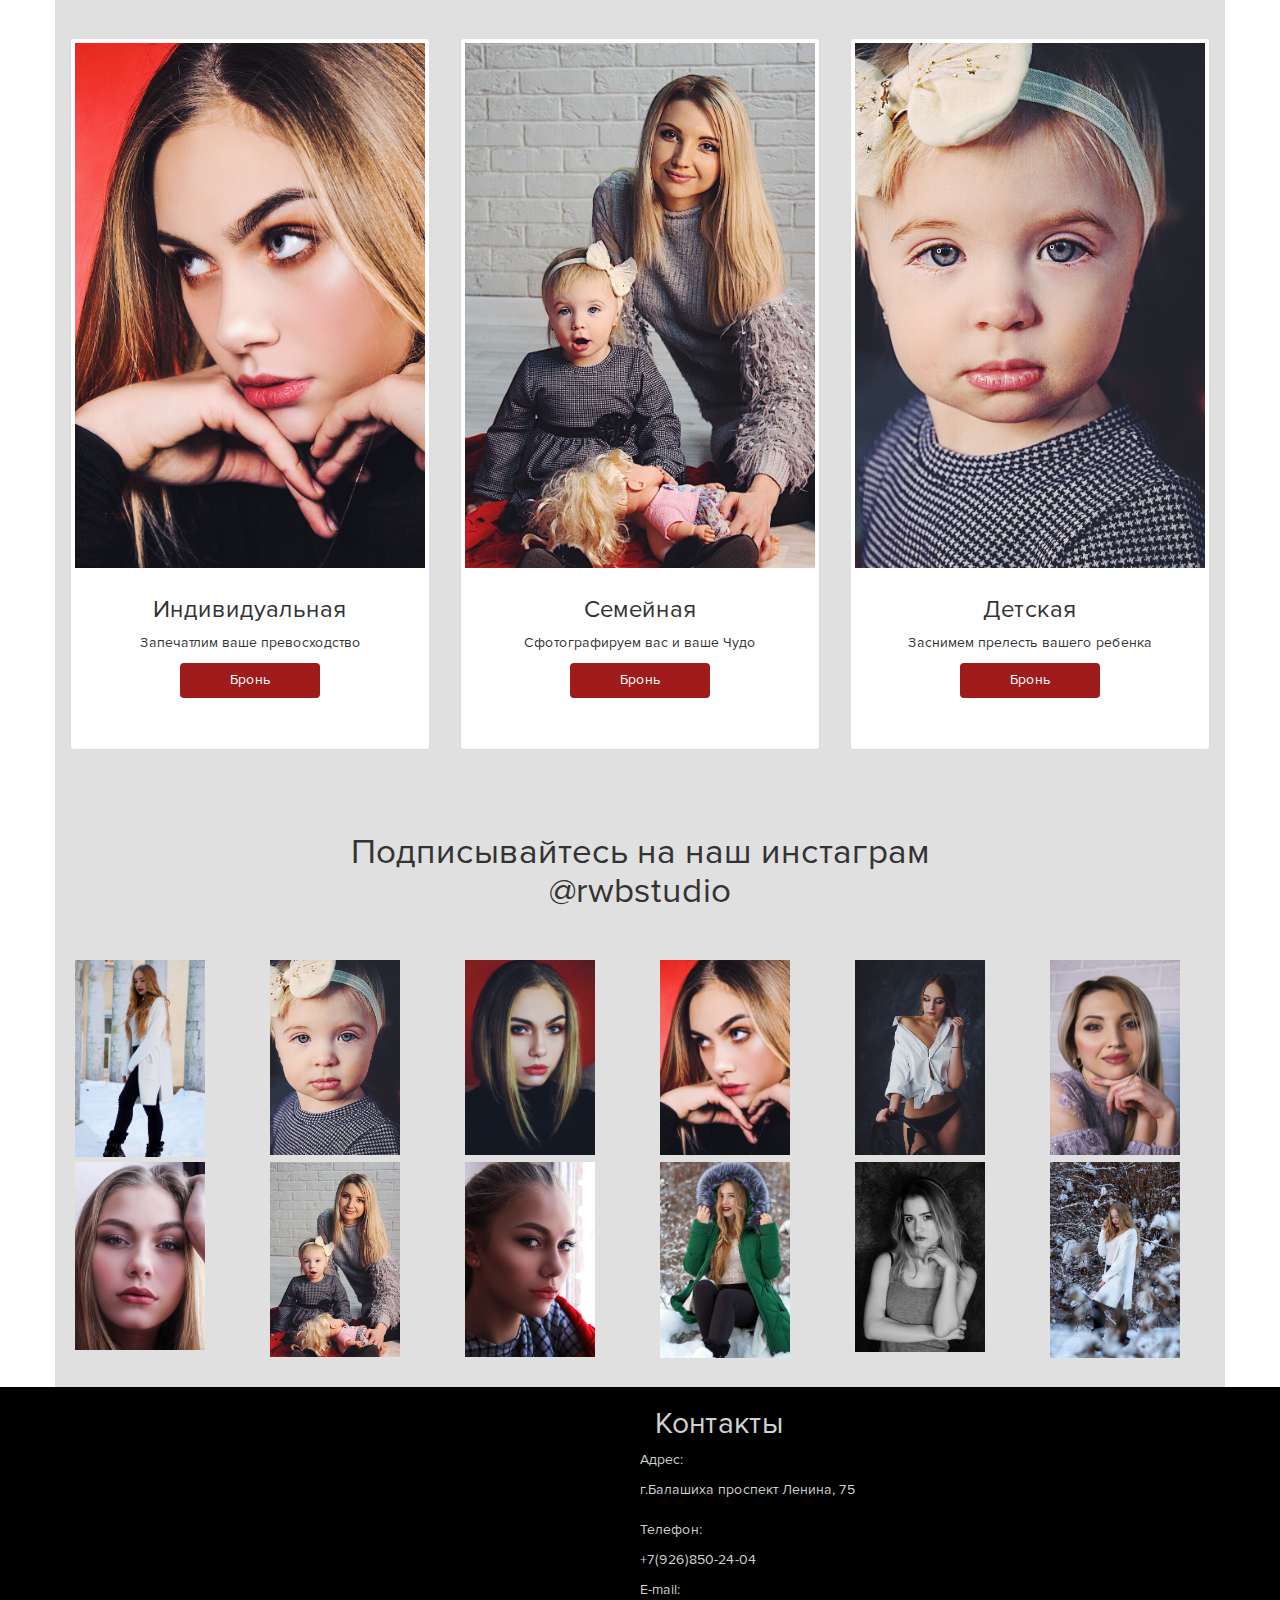
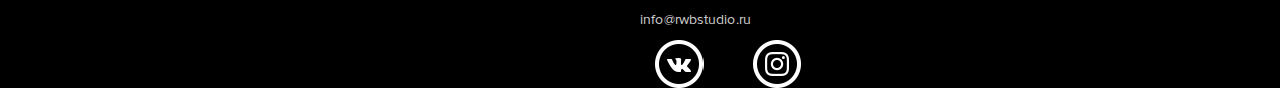
==== commit f39d413d: "2" ====
--- a/index.html
+++ b/index.html
@@ -44,12 +44,12 @@
           <div class=" col-sm-12 col-md-12 col-lg-12 sp1">
             <span class="tel">
              
-              <h6> г.Балашиха пр. Ленина, д.75 корпус 2
+              <p> г.Балашиха пр. Ленина, д.75 корпус 2
                 
-              </h6>
-              <h6>
+              </p>
+              <p>
                 +7(926)850-24-04
-              </h6>
+              </p>
             </span>
           </div>
         </div>
@@ -142,83 +142,56 @@
         <strong>О студии</strong>
         </h2>
     </div>
-        <div class="col-xs-12 col-xs-12 сol-sm-12 col-md-12 col-lg-12 text-left ">
-          <h4> <br>
-              <strong>RWB-studio</strong><em> - новая фотостудия в Балашихе.<br>
-              Уютный зал с большими окнами, естественным светом и красивыми декорациями.<br>
-              По вопросам бронирования Вы можете связаться с нами по телефонам: +7(926)850-24-04.
-              <br>Общая площадь фотостудии составляет 75 квадратных метров, это пространство поделено
-              на 4 зоны с различной отделкой стен:<br><ul>
+        <div class="col-xs-12 col-xs-12 сol-sm-12 col-md-12 col-lg-12  ">
+          <h4> <em><strong>RWB-studio </strong> - новая фотостудия в Балашихе.
+              Уютный зал с большими окнами, естественным светом и красивыми декорациями.
+              По вопросам бронирования Вы можете связаться с нами по телефонам: <strong>+7(926)850-24-04</strong>.
+              Общая площадь фотостудии составляет <br>75 квадратных метров, это пространство поделено
+              на 4 зоны с различной отделкой стен: <ul>
                 <li>зона со стеной из состаренного красного кирпича</li>
                 <li>зона со стеной с темной декоративной штукатуркой</li>
-                <li>зона с нежной стеной из белого кирпича и зона с красной глянцевой стеной</li>
-              </ul>Так же имеется гримерная зона.<br>
+                <li>зона с нежной стеной из белого кирпича</li>
+                <li>зона с красной глянцевой стеной</li>
+              </ul>  Так же имеется гримерная зона.
               В студии 3 больших окна с рамами красного, белого и черного цветов: которые могут
-              являться отдельными съемочными зонами.<br> На окнах имеются плотные ролл-шторы.<br>
-              Из постоянных декораций в RWB-studio есть:<br> <ul>
-                <li>классический белый камин</li>
-                <li>кованый ажурный столик с двумя стульями</li>
-                <li>деревянный комод в стиле Прованс</li>
-                <li>кресло с пуфом в английском стиле</li>
-                <li>ростовое кованое зеркало</li>
-                <li>а так же множество различного реквизита.</li>
-              </ul>
-           
-            </em> 
-            </h4>
-        </div>
-        </div>
-        <div class="row">
-    <div class="col-xs-12 col-sm-12 col-md-6 col-lg-6 text-left">
-      <div class="col-xs-12 col-sm-12 col-md-12 col-lg-12">
-        <h3>
-          <strong>Аренда фотостудии</strong>
-        </h3>
-          <h4>
-             <em> RWB-studio доступна для аренды c 9:00 до 22:00 без выходных и праздничных дней.
+              являться отдельными съемочными зонами. На окнах имеются плотные ролл-шторы.
+              Из постоянных декораций в RWB-studio есть: классический белый камин, кованый
+              ажурный столик с двумя стульями, деревянный комод в стиле Прованс, кресло с пуфом в
+              английском стиле, ростовое кованое зеркало, кованая ширма в стиле Прованс, а так же
+              множество различного реквизита.<br>
+              Дополнительно в качестве реквизита для съемки есть возможность заказать шарики с
+              гелием.
+              Студия полностью мобильна, трансформируема и перестраиваема под ваши идеи.
+              В студии есть возможность создавать локации по Вашему запросу.
+              Зал оснащен необходимым фото оборудованием: круглая светодиодная лампа штатив,
+              портретная тарелка и софт боксы 2 шт. Все оборудование предоставляется бесплатно при
+              аренде зала фотостудии.
+              Мы предлагаем: <ul>
+                <li>Для удобства наших гостей есть зона, где можно раздеться и переобуться. Если
+                    вы забыли сменную обувь – можно попросить бахилы.</li>
+                <li>Для отдыха и ожидания у нас имеются мягкие и очень комфортные кожаные
+                    пуфы, журнальный столик с игрушками и набором для рисования, кулер с
+                    горячей и холодной водой, чай, кофе, угощения и сладости.</li>
+                <li>  Зона гримерки – здесь есть гримерный стол на 1 место с регулируемым по высоте
+                    стулом, а также вешалка для вашей одежды, которую вы приготовили для
+                    съемок.</li>
+              
+              </ul> 
+          
+            
+              <p class="text-center"><strong>Аренда фотостудии</strong></p>
+              <strong>RWB-studio</strong> доступна для аренды c 9:00 до 22:00 без выходных и праздничных дней.
               Арендовать студию можно на любое количество часов, но обращаем ваше внимание, что,
               арендуя фотостудию на период от 2 часов – вы получаете скидку к стоимости аренды.
               Для автомобилистов у нас на территории находится парковка, для въезда необходимо
-              заранее заказать пропуск.</em>
-          </h4>
-      </div>
-      <div class="col-xs-12 col-sm-12 col-md-12 col-lg-12">
-        <h3>
-            <strong>Студийный фотограф</strong>
-          
-        </h3>
-        <h4>
-           <em> Проводить фотосъемку в нашей студии вы можете с выбранным вами фотографом, но,
-            если вы еще не определились к кому обратиться, то мы рекомендуем вам фотосъемку с
-            нашим студийным фотографом. Мы гарантируем вам, что фотосъемка будет выполнена
-            настоящим профессионалом своего дела. Портфолио и стоимость работы нашего
-            студийного фотографа вы можете просмотреть в разделе сайта «Галерея».</em>
-        </h4>
-      </div>
-    </div>
-        
-  </div>
-  <div class="row">
-    <div class="col-xs-12 col-sm-12 col-md-12 col-lg-12 text-left">
-      <h4>
-         <em> Дополнительно в качестве реквизита для съемки есть возможность заказать шарики с
-          гелием.<br>
-          Студия полностью мобильна, трансформируема и перестраиваема под ваши идеи.<br>
-          В студии есть возможность создавать локации по Вашему запросу.<br>
-          Зал оснащен необходимым фото оборудованием: круглая светодиодная лампа штатив,
-          портретная тарелка и софт боксы 2 шт.<br> Все оборудование предоставляется бесплатно при
-          аренде зала фотостудии.<br>
-          Мы предлагаем:
-          <ul>
-            <li>Для удобства наших гостей есть зона, где можно раздеться и переобуться.<br> Если
-                вы забыли сменную обувь – можно попросить бахилы.</li>
-            <li>Для отдыха и ожидания у нас имеются мягкие и очень комфортные кожаные
-                пуфы,<br> журнальный столик с игрушками и набором для рисования,<br> кулер с
-                горячей и холодной водой, чай, кофе, угощения и сладости.</li>
-            <li>Зона гримерки – здесь есть гримерный стол на 1 место с регулируемым по высоте
-                стулом,<br>  а также вешалка для вашей одежды, которую вы приготовили для
-                съемок.</li></em>
-          </ul>
+              заранее заказать пропуск.<br><br>
+            <p class="text-center"><strong>Студийный фотограф</strong></p>
+              Проводить фотосъемку в нашей студии вы можете с выбранным вами фотографом, но,
+              если вы еще не определились к кому обратиться, то мы рекомендуем вам фотосъемку с
+              нашим студийным фотографом. Мы гарантируем вам, что фотосъемка будет выполнена
+              настоящим профессионалом своего дела. Портфолио и стоимость работы нашего
+              студийного фотографа вы можете просмотреть в разделе сайта «Галерея».дна студия.
+              5 локаций. Бесконечный простор для вашей фантазии.</em>
       </h4>
     </div>
   </div>
--- a/css/mediaquery.css
+++ b/css/mediaquery.css
@@ -14,6 +14,10 @@
        }
        .cont{
         padding: 1em;
+    }
+    .limed{
+        padding-left: 4em !important;
+        padding-right:4em !important;
     }
 }
 
@@ -34,6 +38,10 @@
        .cont{
            padding: 1em;
        }
+       .limed{
+        padding-left: 4em !important;
+        padding-right:4em !important;
+    }
 }
 
 @media(min-width:481px) and (max-width:768px) {
@@ -56,6 +64,10 @@
     .imglogo{
         width: 20% !important;
         height: 20% !important;
+    }
+    .limed{
+        padding-left: 4em !important;
+        padding-right:4em !important;
     }
 }
 
--- a/css/style.css
+++ b/css/style.css
@@ -14,7 +14,7 @@
  .navbar{
    padding: 0em !important;
    margin: 0em !important;
-    background-color:#e0e0e2;
+    background-color:#f1f1f1;
     border-radius:0em !important; 
     border:0em;
     z-index: 999;
@@ -31,14 +31,14 @@
     font-size: 1.5em;
     text-align: center;
     border: none;
-    background-color: #e0e0e2; 
+    background-color: #f1f1f1; 
   
 	
 }
 
 .liactive{
     background-color: #a01b1c !important;  
-    color: #e0e0e2 !important;
+    color: #f1f1f1 !important;
    
 }
 
@@ -53,7 +53,7 @@
 } 
 
 .l12{
-    background-color:   #e0e0e2 !important;
+    background-color:   #f1f1f1 !important;
 }
 
  .nav li:hover{
@@ -129,7 +129,7 @@
 
 }
 .navbar-header{
-    color: #eeeeee;
+    color: #eeeeee !important;
     background-color: #000000;
     z-index: 999;
     
@@ -271,6 +271,14 @@
 
 
 }
+.tmbpic11{
+    background-color: #e0e0e0!important;
+    border-color: #e0e0e0 !important;
+    border-radius:0em !important; 
+    width: 10em;
+    height: 13em;
+
+}
 .tmbpic{
     background-color: #e0e0e0 !important;
     border-color: #e0e0e0 !important;
